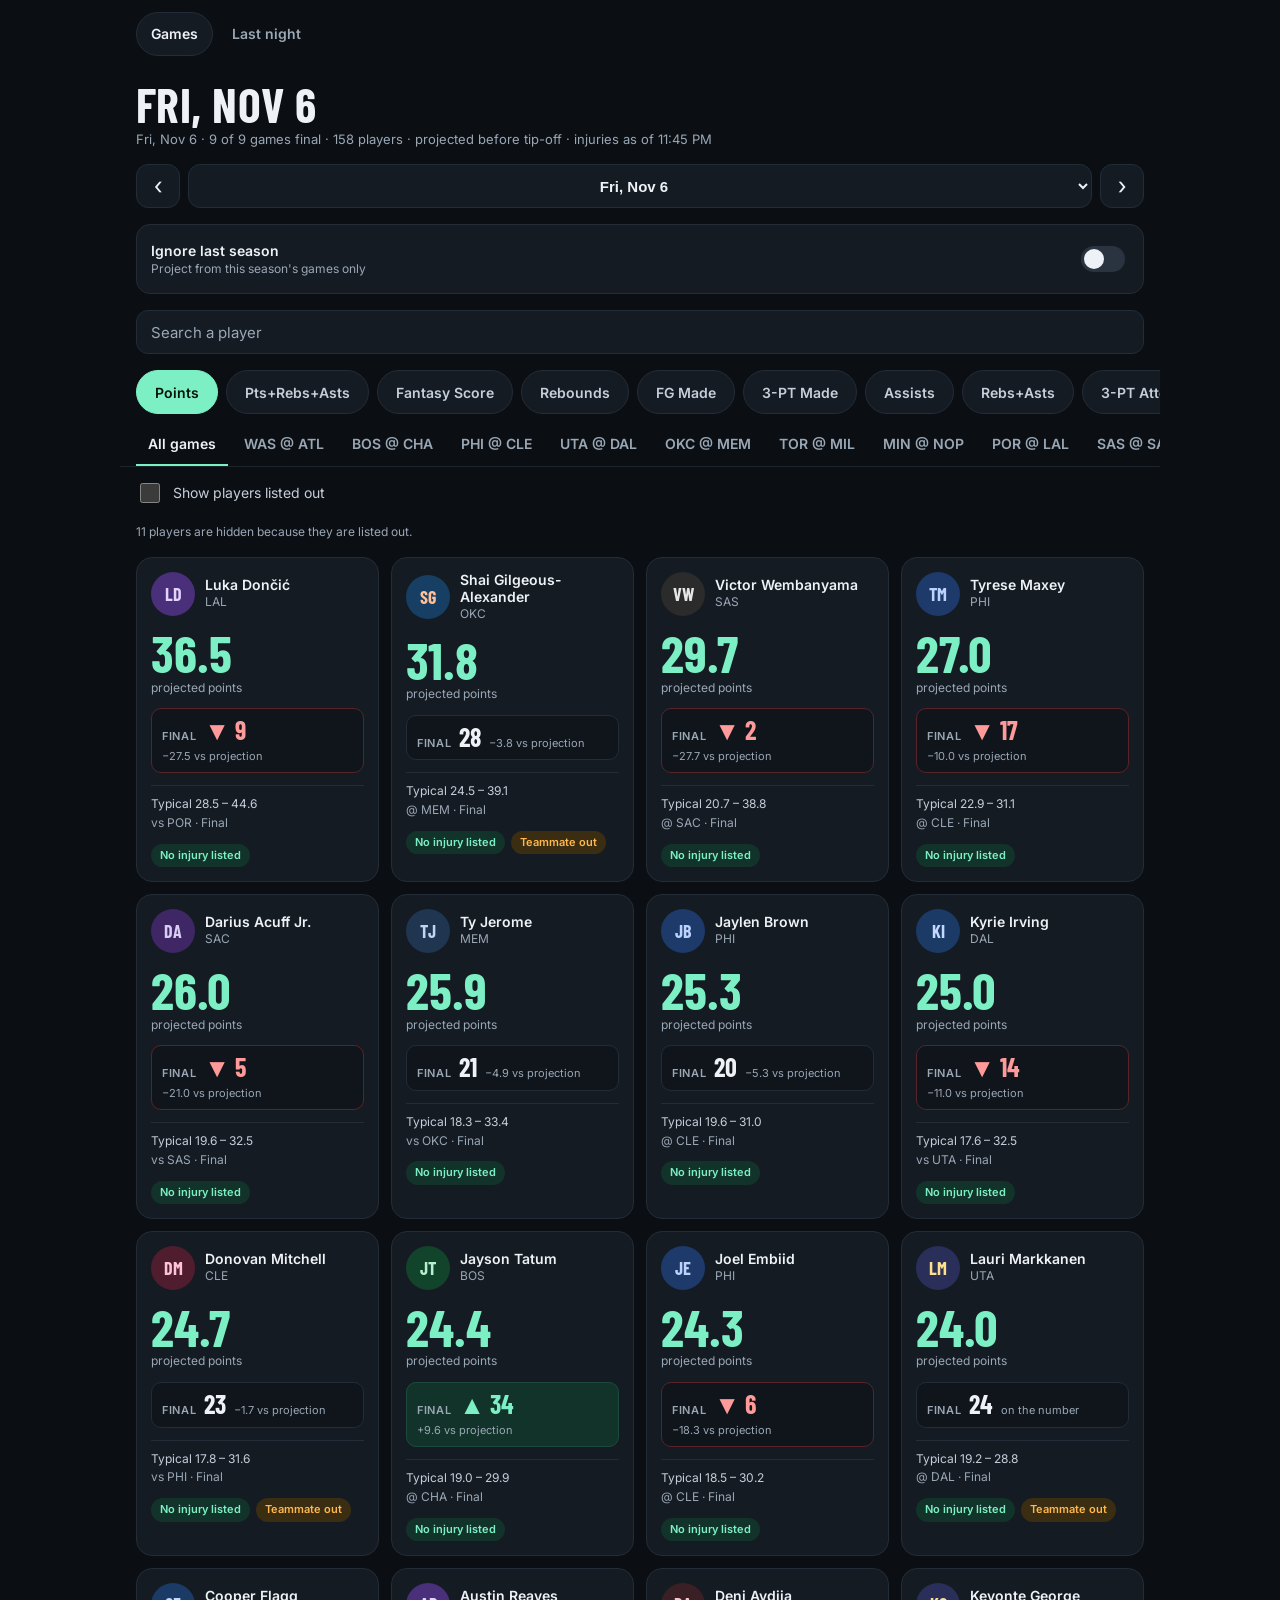
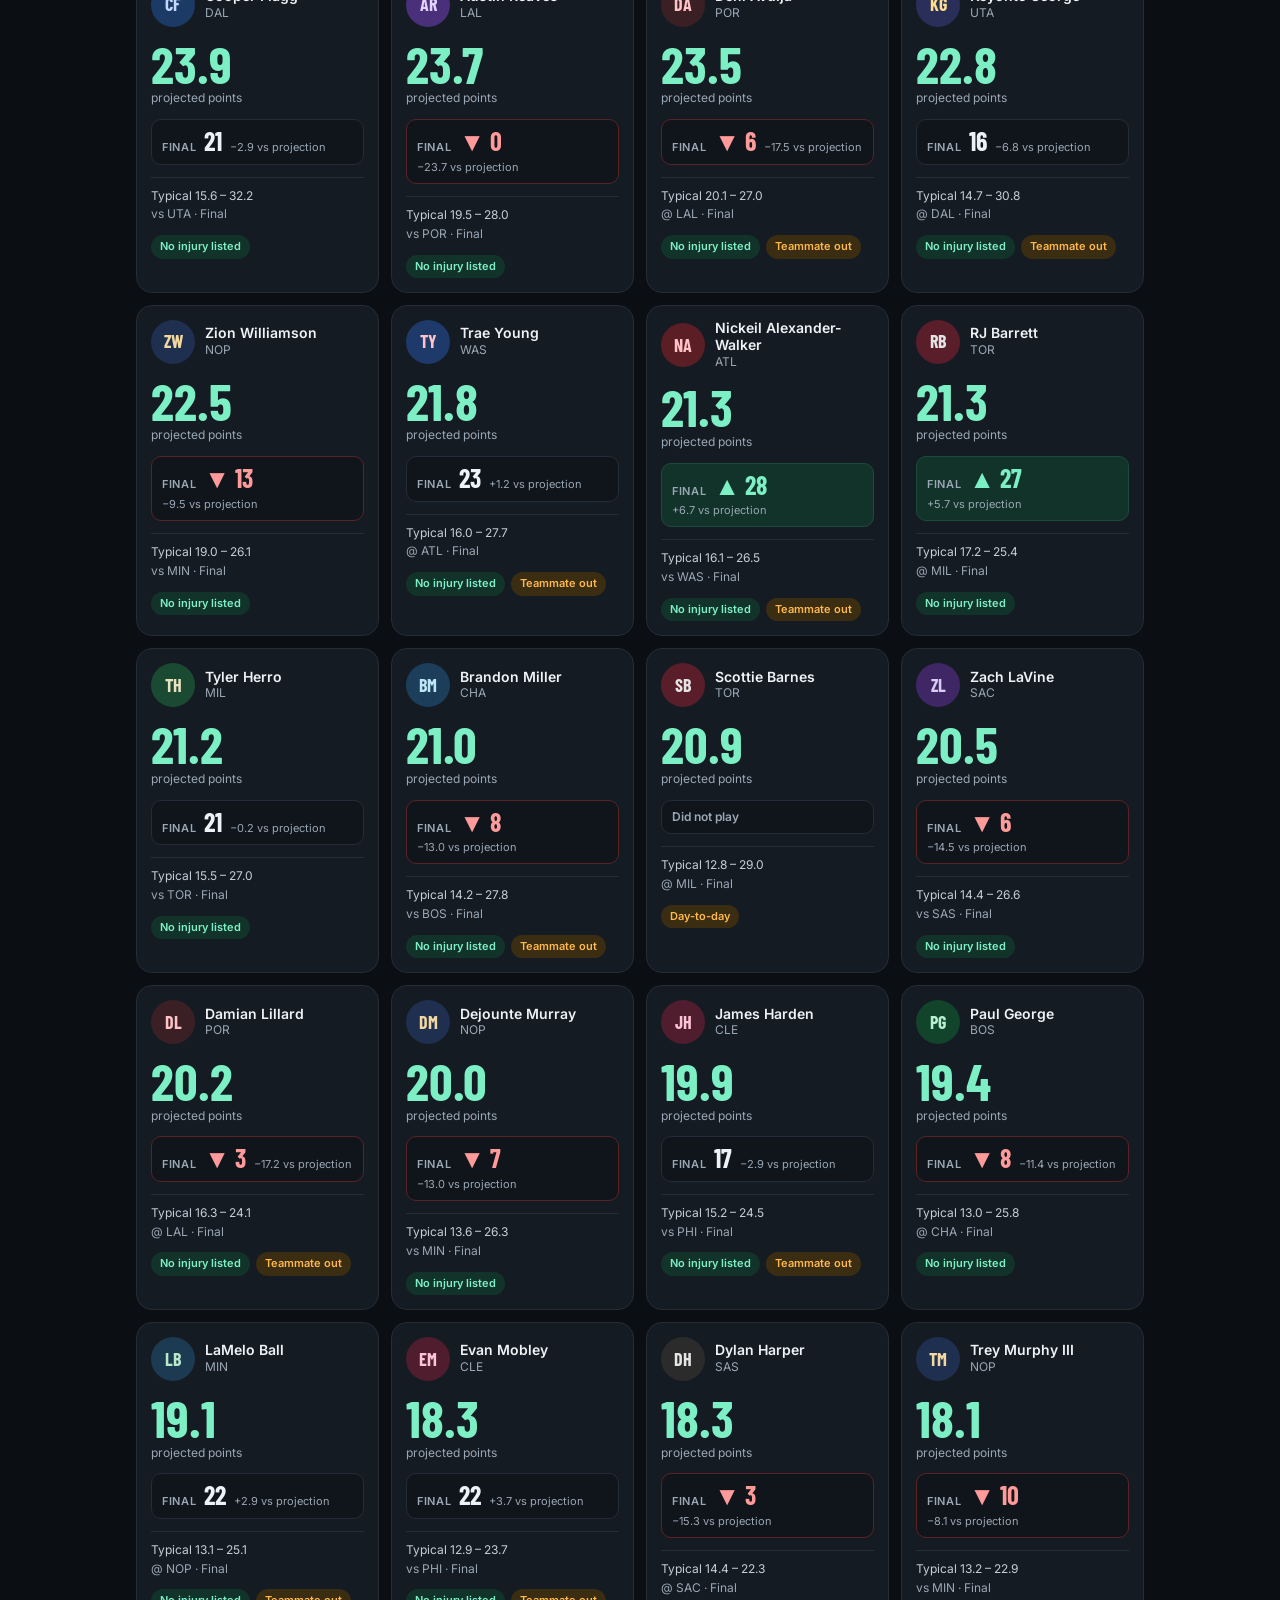
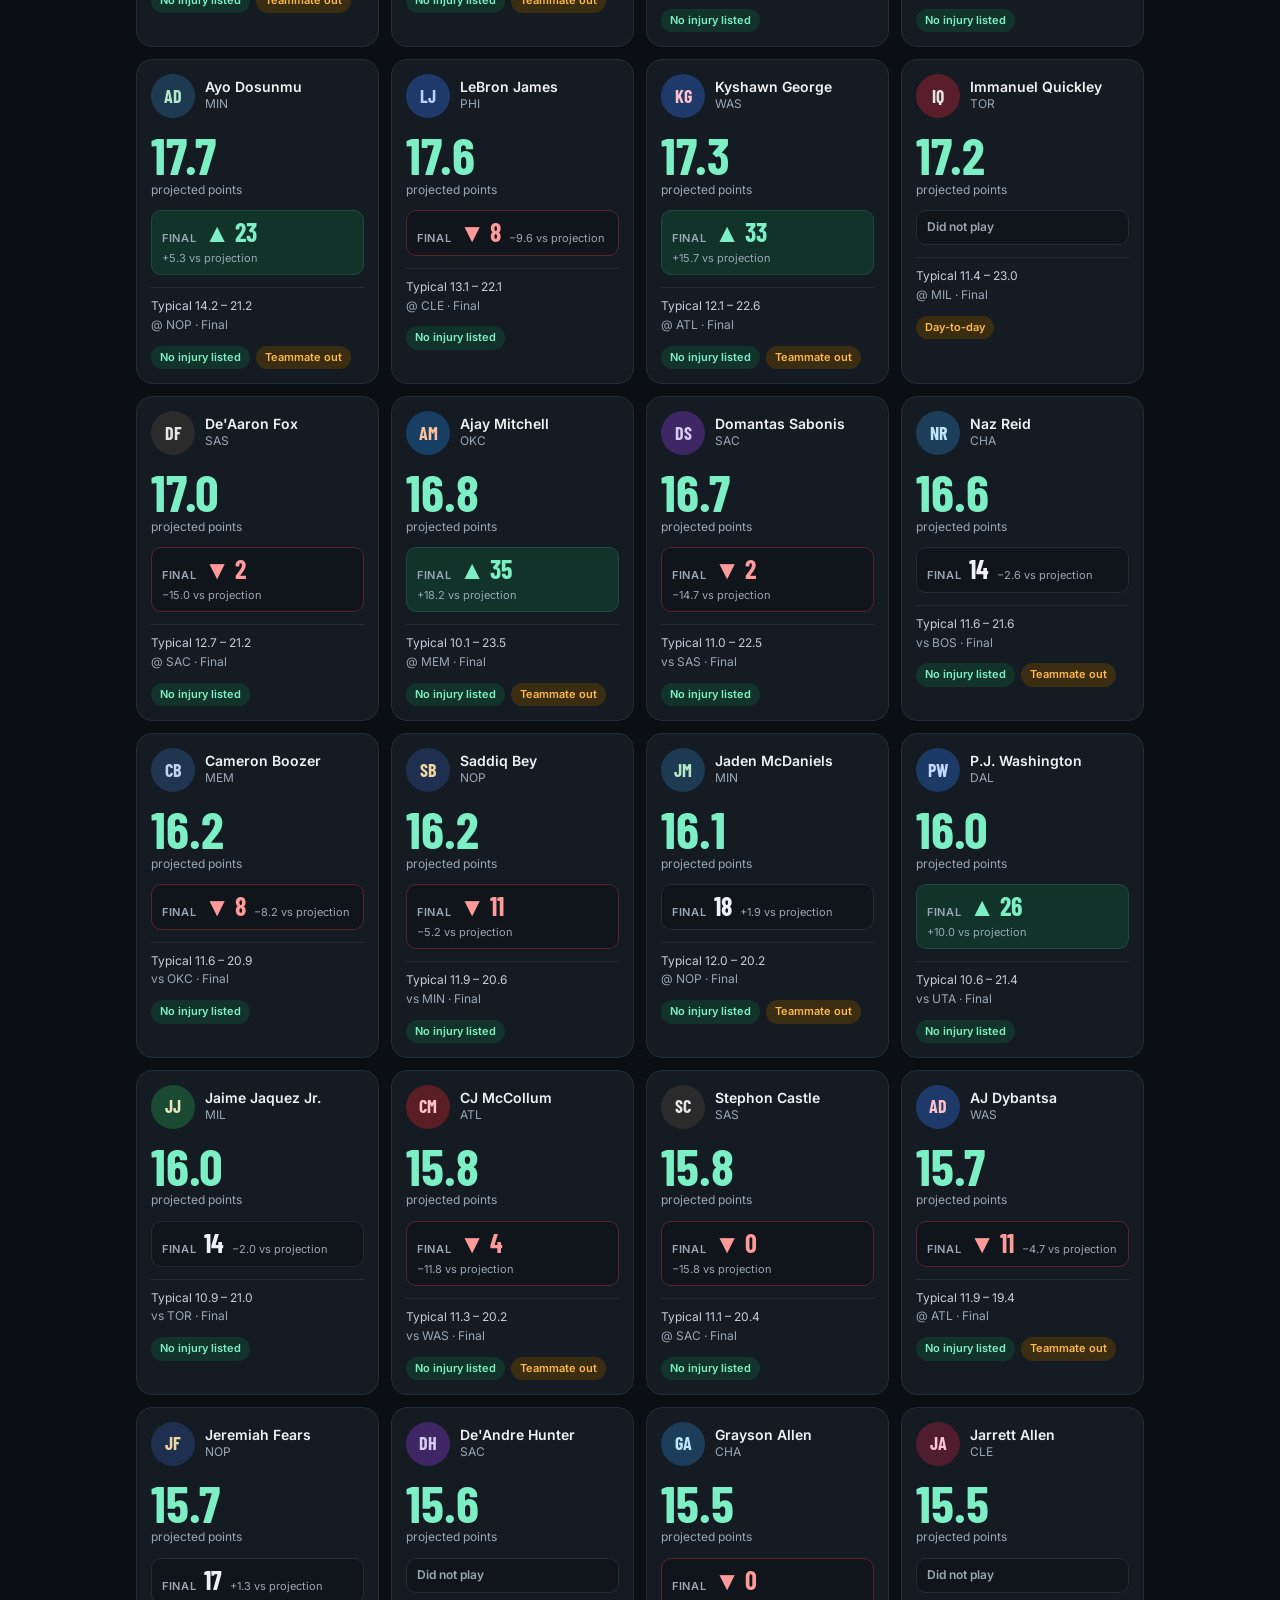
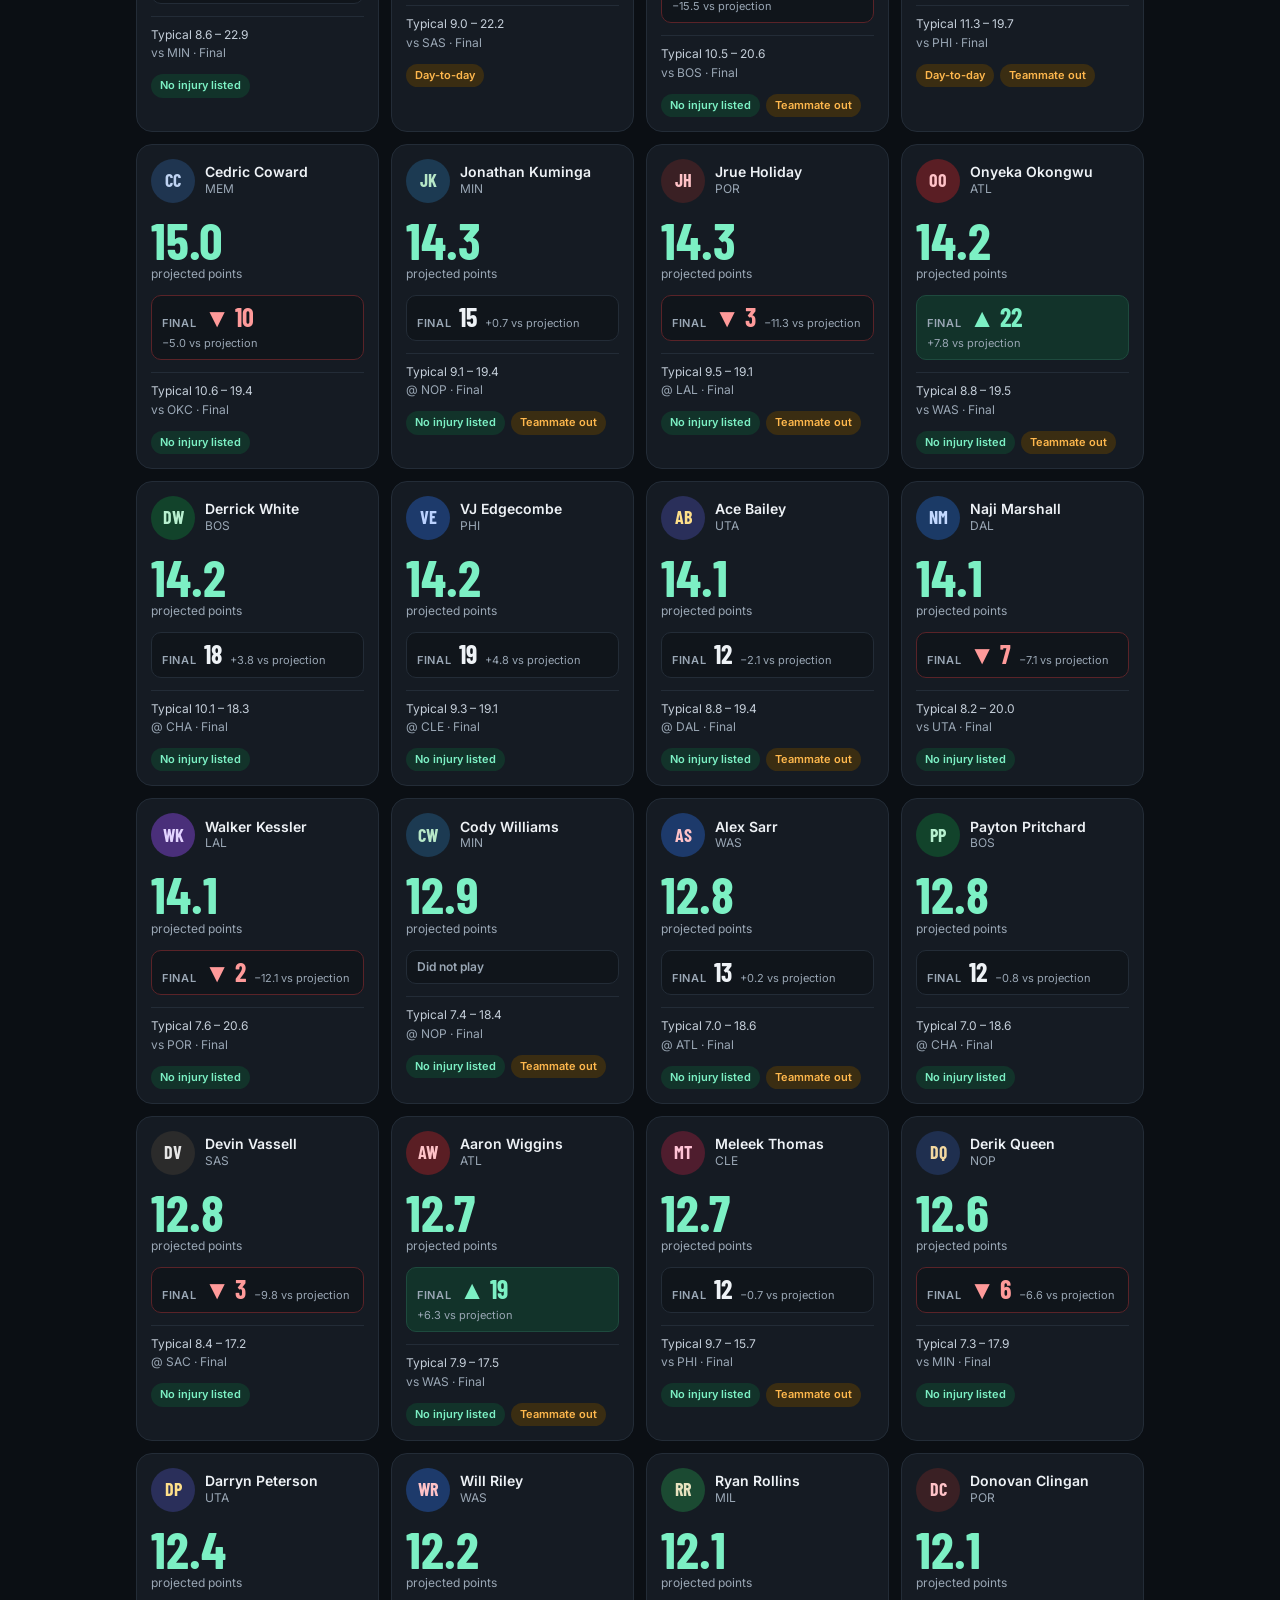
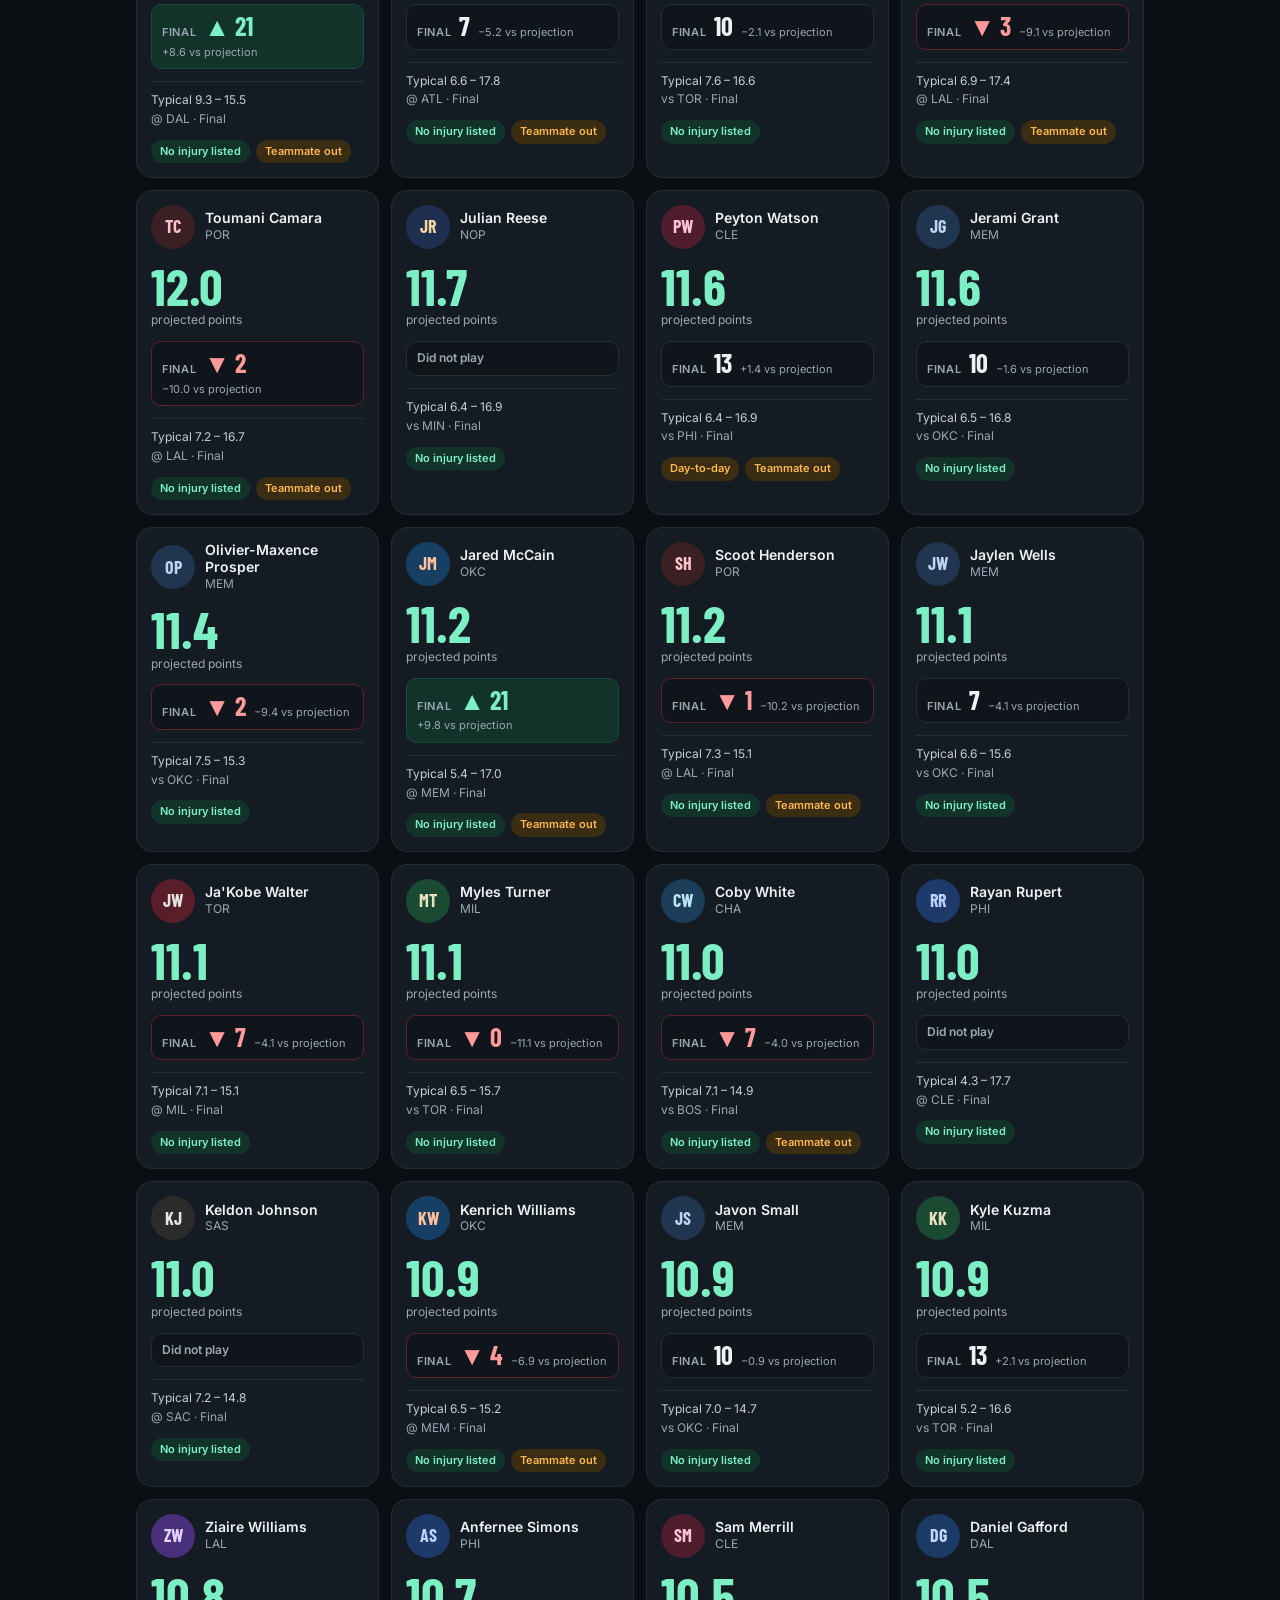
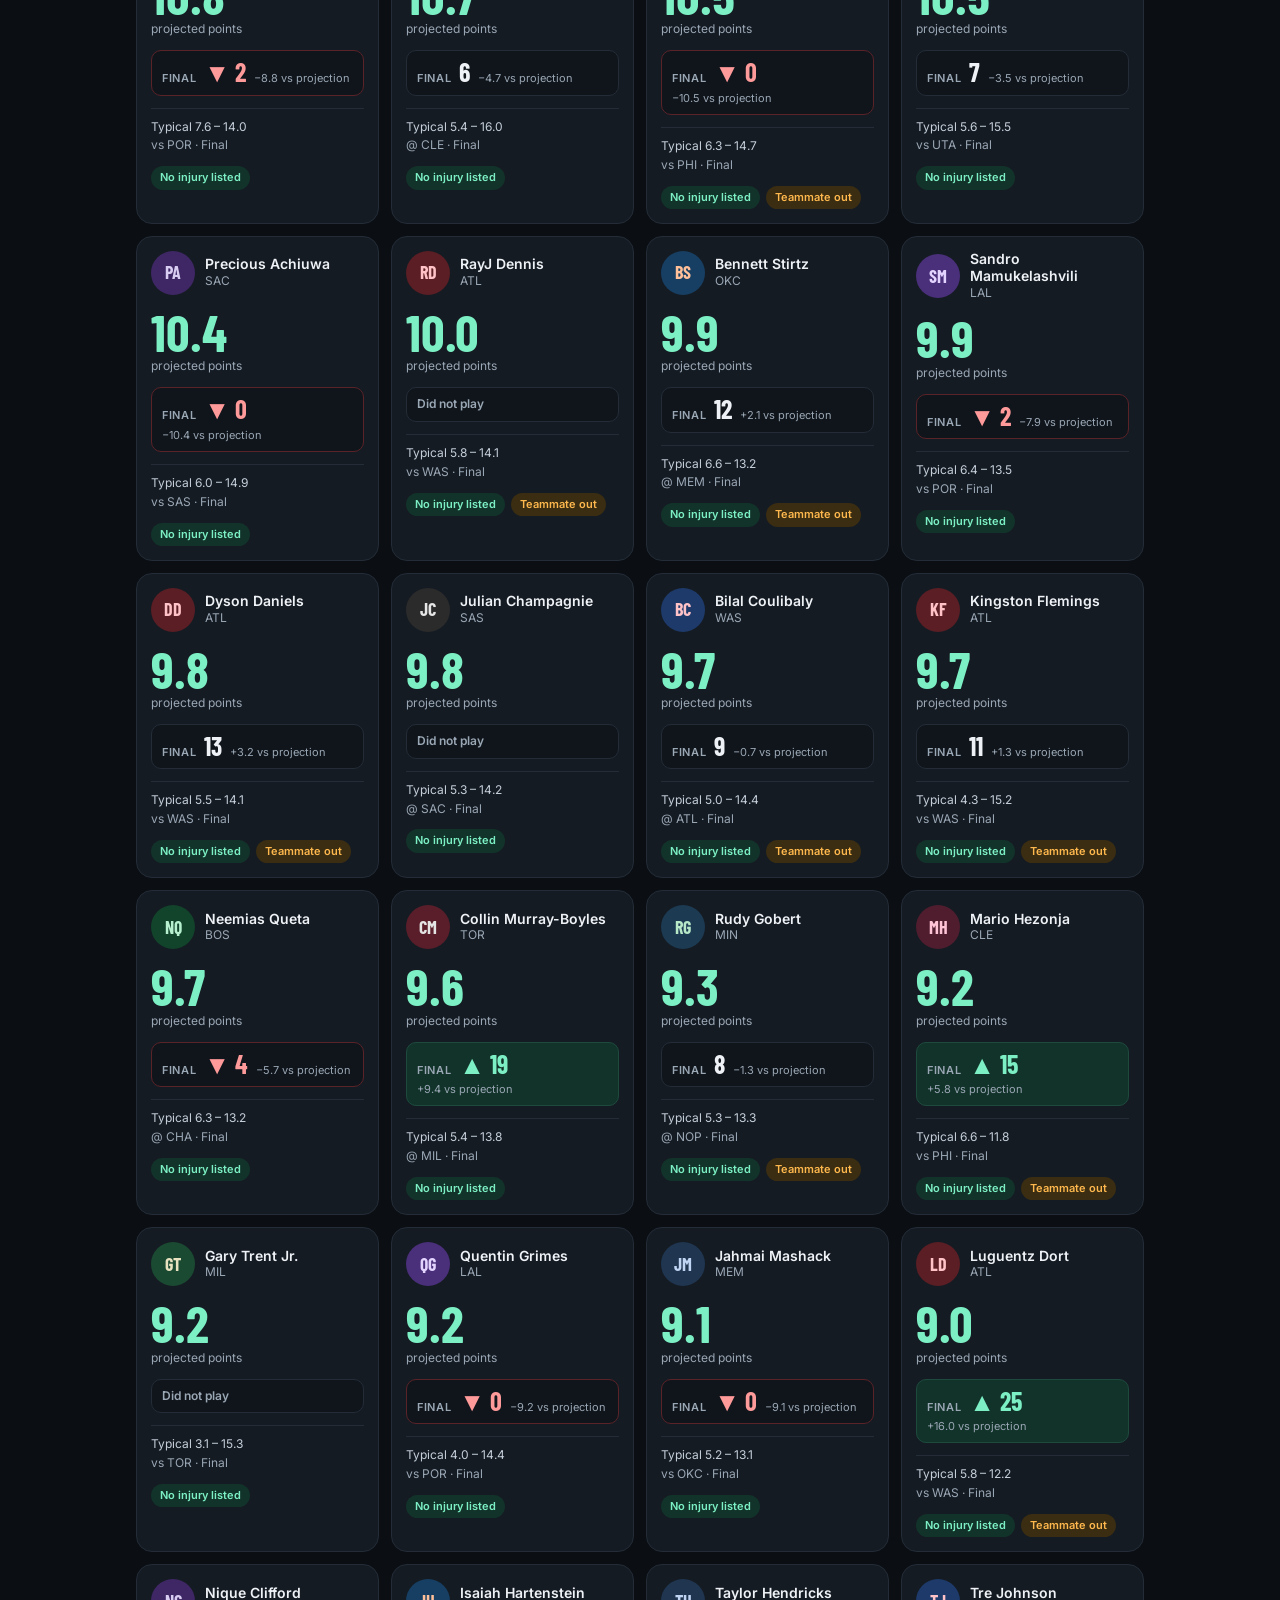
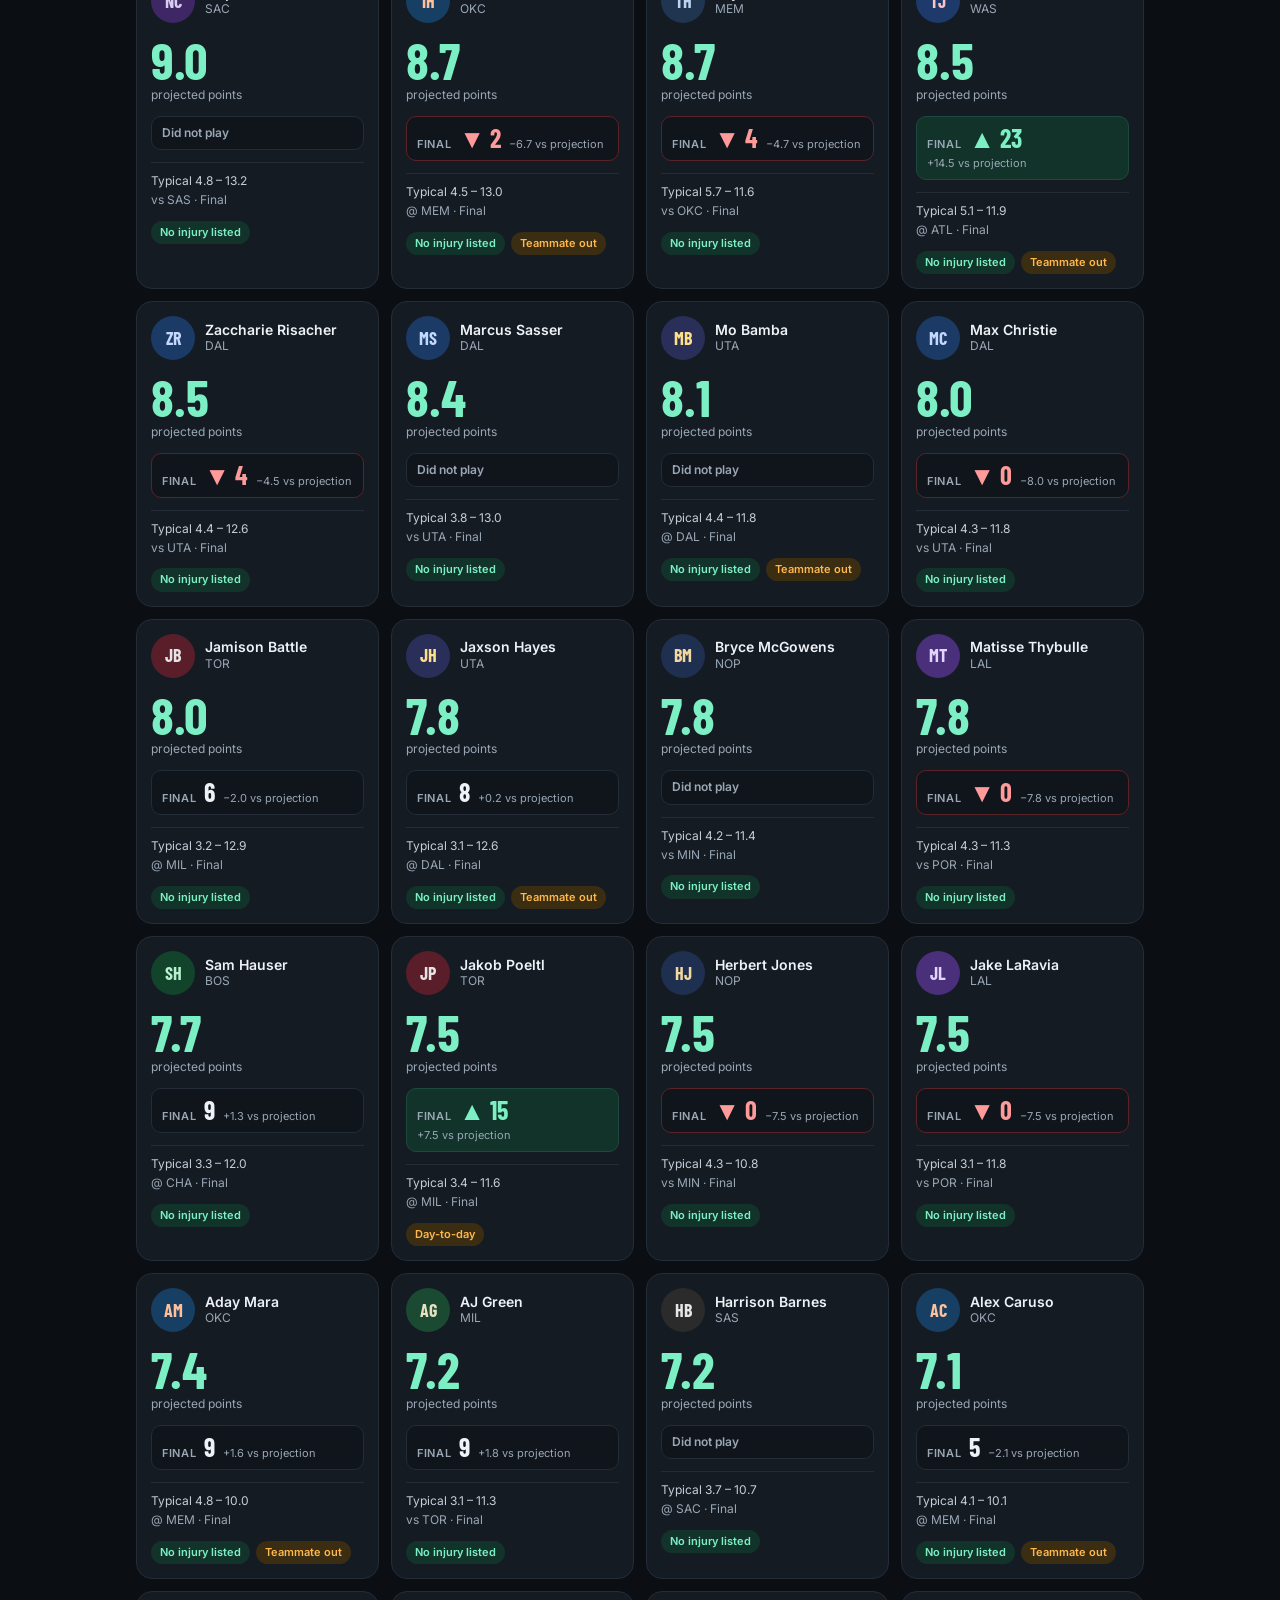
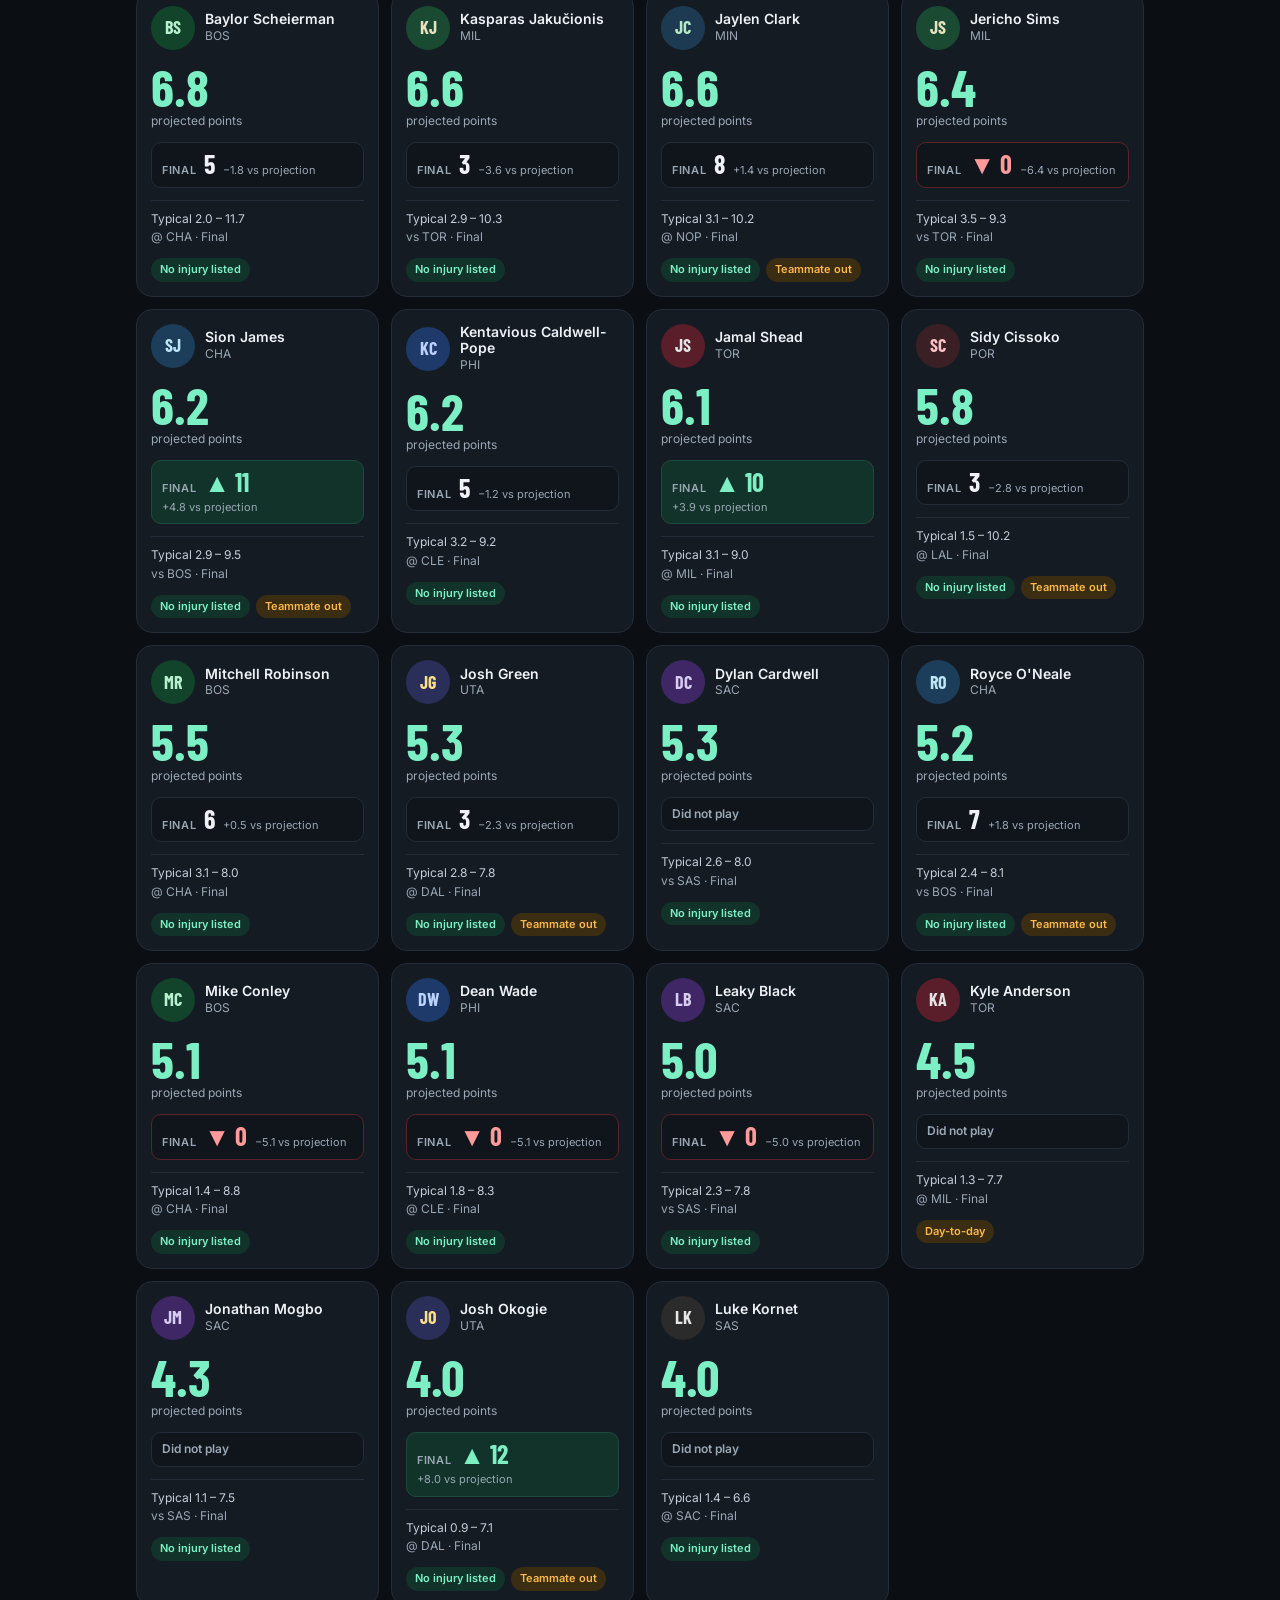
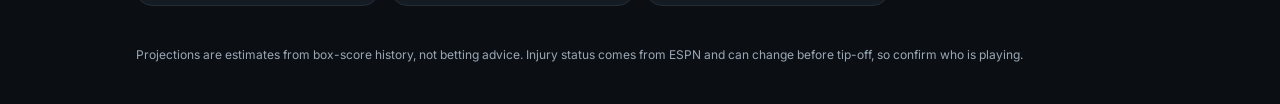
==== index.html @ b9900e71 "Refresh injuries 2026-11-07T12:52Z" ====
<!doctype html>
<html lang="en">
<head>
<meta charset="utf-8">
<meta name="viewport" content="width=device-width, initial-scale=1">
<meta name="color-scheme" content="dark">
<title>NBA Projections</title>
<link rel="preconnect" href="https://fonts.googleapis.com">
<link rel="preconnect" href="https://fonts.gstatic.com" crossorigin>
<link href="https://fonts.googleapis.com/css2?family=Barlow+Condensed:wght@600;700&family=Inter:wght@400;500;600&display=swap" rel="stylesheet">
<link rel="stylesheet" href="style.css?v=20261106194046">
</head>
<body>

<nav class="nav wrap" id="nav" aria-label="Pages" hidden>
  <a href="#/" id="navTonight">Games</a>
  <a href="#/last" id="navLast">Last night</a>
</nav>

<main id="listView" class="wrap">
  <div class="top">
    <div class="title-row">
      <div>
        <h1 class="title" id="dayTitle">Tonight</h1>
        <p class="sub" id="subline">Loading...</p>
      </div>
    </div>

    <div class="daynav" id="dayNav" hidden>
      <button type="button" class="daybtn" id="dayPrev" aria-label="Previous day">&#8249;</button>
      <select id="daySelect" aria-label="Pick a day"></select>
      <button type="button" class="daybtn" id="dayNext" aria-label="Next day">&#8250;</button>
    </div>
    <p class="warn previewnote" id="previewNote" hidden></p>

    <div class="toggle-card">
      <div>
        <div class="t1">Ignore last season</div>
        <div class="t2">Project from this season's games only</div>
      </div>
      <button type="button" class="switch" id="curToggle" aria-pressed="false" aria-label="Ignore last season">
        <span class="track"><span class="knob"></span></span>
      </button>
    </div>

    <input class="search" id="search" type="search" placeholder="Search a player" aria-label="Search a player" autocomplete="off">
  </div>

  <div class="scroller" id="statChips" role="group" aria-label="Stat"></div>
  <div class="tabs" id="gameTabs" role="group" aria-label="Game"></div>

  <label class="check" id="outRow" hidden><input type="checkbox" id="showOut"> Show players listed out</label>
  <div id="listNote" class="note" style="padding-top:12px" hidden></div>
  <div class="grid" id="cards"></div>
  <div id="listMsg"></div>

  <p class="note footer">Projections are estimates from box-score history, not betting advice. Injury status comes from ESPN and can change before tip-off, so confirm who is playing.</p>
</main>

<main id="detailView" class="narrow" hidden></main>
<main id="lastView" class="narrow" hidden></main>

<script src="app.js?v=20261106194046"></script>
</body>
</html>
---- style.css ----
:root {
  --bg: #0b0f14;
  --surface: #151b23;
  --surface-2: #10151b;
  --border: #232c37;
  --border-hover: #3a4757;
  --text: #eef2f6;
  --text-2: #c5cfda;
  --muted: #9aa7b5;
  --accent: #7cf0c4;
  --accent-ink: #06110c;
  --accent-soft: #1e4a3e;
  --amber: #ffb84d;
  --amber-soft: #3a2d12;
  --green-soft: #12332a;
  --display: "Barlow Condensed", "Arial Narrow", sans-serif;
  --body: "Inter", system-ui, -apple-system, "Segoe UI", sans-serif;
}

* { box-sizing: border-box; }
html { -webkit-text-size-adjust: 100%; }
body {
  margin: 0;
  background: var(--bg);
  color: var(--text);
  font-family: var(--body);
  font-size: 16px;
  line-height: 1.4;
}
a { color: inherit; text-decoration: none; }
button, input { font-family: inherit; }
h1, h2, p { margin: 0; }
[hidden] { display: none !important; }

.wrap { max-width: 1040px; margin: 0 auto; padding: 0 16px; }
.narrow { max-width: 560px; margin: 0 auto; padding: 0 16px; }

/* ---------- header ---------- */
.top { padding-top: 24px; display: flex; flex-direction: column; gap: 16px; }
.title-row { display: flex; align-items: flex-end; justify-content: space-between; gap: 12px; }
.title {
  font-family: var(--display); font-weight: 700; font-size: 40px; line-height: 1;
  text-transform: uppercase; letter-spacing: 0.01em;
}
.sub { font-size: 13px; color: var(--muted); margin-top: 2px; }

.toggle-card {
  display: flex; align-items: center; justify-content: space-between; gap: 12px;
  background: var(--surface); border: 1px solid var(--border); border-radius: 14px;
  padding: 12px 14px;
}
.toggle-card .t1 { font-size: 14px; font-weight: 600; }
.toggle-card .t2 { font-size: 12px; color: var(--muted); }
.switch {
  flex: none; width: 52px; height: 44px; border: 0; background: transparent; padding: 0;
  display: flex; align-items: center; justify-content: center; cursor: pointer;
}
.switch .track { display: block; width: 44px; height: 26px; border-radius: 999px; background: #2a3441; position: relative; transition: background 0.15s; }
.switch .knob { position: absolute; top: 3px; left: 3px; width: 20px; height: 20px; border-radius: 50%; background: var(--text); transition: left 0.15s; }
.switch[aria-pressed="true"] .track { background: var(--accent); }
.switch[aria-pressed="true"] .knob { left: 21px; background: var(--accent-ink); }
.switch:focus-visible, .chip:focus-visible, .tab:focus-visible, .card:focus-visible, input:focus-visible, .back:focus-visible {
  outline: 2px solid var(--accent); outline-offset: 2px;
}

.search {
  width: 100%; height: 44px; border-radius: 12px; border: 1px solid var(--border);
  background: var(--surface); color: var(--text); padding: 0 14px; font-size: 15px;
}
.search::placeholder { color: var(--muted); }

/* ---------- chips and tabs ---------- */
.scroller { display: flex; gap: 8px; overflow-x: auto; padding: 16px 16px 4px; margin: 0 -16px; scrollbar-width: none; }
.scroller::-webkit-scrollbar { display: none; }
.chip {
  flex: none; height: 44px; padding: 0 18px; border-radius: 999px; font-size: 14px; font-weight: 600;
  cursor: pointer; border: 1px solid var(--border); background: var(--surface); color: var(--text-2);
  display: inline-flex; align-items: center;
}
.chip[aria-pressed="true"], .chip.on { background: var(--accent); border-color: var(--accent); color: var(--accent-ink); }

.tabs { display: flex; gap: 4px; overflow-x: auto; padding: 4px 16px 0; margin: 0 -16px; border-bottom: 1px solid #1c242e; scrollbar-width: none; }
.tabs::-webkit-scrollbar { display: none; }
.tab {
  flex: none; height: 44px; padding: 0 12px; background: transparent; border: 0;
  border-bottom: 2px solid transparent; color: var(--muted); font-size: 14px; font-weight: 600; cursor: pointer;
}
.tab[aria-pressed="true"] { color: var(--text); border-bottom-color: var(--accent); }

/* ---------- cards ---------- */
.grid { display: grid; grid-template-columns: repeat(auto-fill, minmax(165px, 1fr)); gap: 12px; padding: 16px 0 32px; }
.card {
  display: flex; flex-direction: column; gap: 12px; background: var(--surface);
  border: 1px solid var(--border); border-radius: 16px; padding: 14px;
}
.card:hover { border-color: var(--border-hover); }
.who { display: flex; align-items: center; gap: 10px; }
.avatar {
  flex: none; width: 44px; height: 44px; border-radius: 50%; display: flex; align-items: center; justify-content: center;
  font-family: var(--display); font-weight: 700; font-size: 18px;
}
.avatar.lg { width: 64px; height: 64px; font-size: 26px; }
.who .name { font-size: 14px; font-weight: 600; line-height: 1.2; overflow-wrap: anywhere; }
.who .meta { font-size: 12px; color: var(--muted); }
.big { font-family: var(--display); font-weight: 700; font-size: 52px; line-height: 0.95; color: var(--accent); }
.big-label { font-size: 12px; color: var(--muted); margin-top: 2px; }
.card .foot { display: flex; flex-direction: column; gap: 2px; padding-top: 10px; border-top: 1px solid var(--border); }
.card .foot .r1 { font-size: 12px; color: var(--text-2); }
.card .foot .r2 { font-size: 12px; color: var(--muted); }
.badges { display: flex; flex-wrap: wrap; gap: 6px; }
.badge { font-size: 11px; font-weight: 600; border-radius: 999px; padding: 4px 9px; background: var(--amber-soft); color: var(--amber); }
.badge.ok { background: var(--green-soft); color: var(--accent); }

.badge.out { background: #3d1a1d; color: #ff9a9a; }
.card.dim { opacity: 0.55; }
.card.dim:hover { opacity: 0.85; }
.check { display: flex; align-items: center; gap: 10px; min-height: 44px; padding-top: 8px; font-size: 14px; color: var(--text-2); cursor: pointer; }
.check input { width: 20px; height: 20px; accent-color: var(--accent); }
.panel.injury.out { border-color: #5a2328; }
.news { display: flex; flex-direction: column; }
.news a, .news div { display: flex; flex-direction: column; gap: 4px; padding: 12px 0; border-top: 1px solid var(--border); }
.news a:hover .h { text-decoration: underline; }
.news .h { font-size: 14px; font-weight: 500; line-height: 1.35; }
.empty { padding: 48px 0; text-align: center; color: var(--muted); font-size: 14px; }
.error { margin-top: 24px; padding: 16px; border: 1px solid #5a4318; background: var(--amber-soft); color: var(--amber); border-radius: 14px; font-size: 14px; line-height: 1.5; }
.error code { background: rgba(0,0,0,0.3); padding: 1px 6px; border-radius: 6px; }
.note { font-size: 12px; color: var(--muted); line-height: 1.5; }
.footer { padding: 8px 0 40px; }

/* ---------- detail ---------- */
.back { display: inline-flex; align-items: center; gap: 6px; height: 44px; padding: 0 12px 0 4px; margin-left: -4px; font-size: 14px; font-weight: 600; color: var(--text-2); }
.hero { display: flex; align-items: center; gap: 14px; padding-top: 4px; }
.hero h1 { font-size: 24px; font-weight: 600; line-height: 1.1; }
.hero .meta { font-size: 13px; color: var(--muted); margin: 4px 0; }
.panel { background: var(--surface); border: 1px solid var(--border); border-radius: 18px; padding: 18px; margin-top: 12px; display: flex; flex-direction: column; gap: 14px; }
.panel h2 { font-size: 16px; font-weight: 600; }
.proj-row { display: flex; align-items: flex-end; justify-content: space-between; gap: 12px; }
.proj-num { font-family: var(--display); font-weight: 700; font-size: 76px; line-height: 0.9; color: var(--accent); }
.proj-side { text-align: right; padding-bottom: 4px; }
.proj-side .a { font-size: 13px; color: var(--text-2); }
.proj-side .b { font-size: 12px; color: var(--muted); }

.rangebar { position: relative; height: 28px; }
.rangebar .rail { position: absolute; left: 0; right: 0; top: 12px; height: 4px; border-radius: 2px; background: var(--border); }
.rangebar .span { position: absolute; top: 8px; height: 12px; border-radius: 6px; background: var(--accent-soft); }
.rangebar .mark { position: absolute; top: 2px; width: 3px; height: 24px; margin-left: -1px; border-radius: 2px; background: var(--accent); }
.rangebar .linemark { position: absolute; top: 6px; width: 2px; height: 16px; background: var(--amber); }
.scale { display: flex; justify-content: space-between; font-size: 11px; color: var(--muted); }
.legend { display: flex; gap: 16px; flex-wrap: wrap; font-size: 12px; color: var(--text-2); }
.legend i { display: inline-block; width: 10px; height: 10px; border-radius: 2px; margin-right: 6px; }

.line-form { display: flex; align-items: center; gap: 10px; }
.line-form label { font-size: 13px; color: var(--text-2); flex: 1; }
.line-form input { width: 96px; height: 44px; border-radius: 12px; border: 1px solid var(--border); background: var(--surface-2); color: var(--text); padding: 0 12px; font-size: 18px; font-family: var(--display); font-weight: 700; }
.probs { display: flex; flex-direction: column; gap: 8px; }
.probbar { display: flex; height: 14px; border-radius: 7px; overflow: hidden; background: #34414f; }
.probbar .over { background: var(--accent); }
.probbar .push { background: var(--amber); }
.probbar .under { flex: 1; background: #34414f; }
.problabels { display: flex; justify-content: space-between; gap: 12px; font-size: 14px; color: var(--text-2); }
.problabels b { color: var(--text); font-weight: 600; }
.problabels i { display: inline-block; width: 10px; height: 10px; border-radius: 2px; margin-right: 6px; }
.problabels .o { background: var(--accent); }
.problabels .p { background: var(--amber); }
.problabels .u { background: #34414f; border: 1px solid #4a5a6b; }

.why { display: flex; flex-direction: column; }
.why > div { display: flex; align-items: center; justify-content: space-between; gap: 12px; padding: 10px 0; border-top: 1px solid var(--border); }
.why .l { font-size: 14px; font-weight: 500; }
.why .n { font-size: 12px; color: var(--muted); }
.why .v { flex: none; font-family: var(--display); font-weight: 700; font-size: 24px; }
.why .total .v { color: var(--accent); }

.gamerow { display: flex; align-items: center; gap: 10px; }
.gamerow + .gamerow { margin-top: 12px; }
.gamerow .who2 { flex: none; width: 78px; }
.gamerow .who2 b { display: block; font-size: 13px; font-weight: 500; }
.gamerow .who2 span { font-size: 11px; color: var(--muted); }
.gamerow .track { position: relative; flex: 1; height: 22px; background: var(--surface-2); border-radius: 6px; }
.gamerow .fill { position: absolute; left: 0; top: 0; bottom: 0; border-radius: 6px; background: #34414f; }
.gamerow .fill.hi { background: #2fa886; }
.gamerow .tick { position: absolute; top: -2px; bottom: -2px; width: 2px; background: var(--text); opacity: 0.7; }
.gamerow .val { flex: none; width: 34px; text-align: right; font-family: var(--display); font-weight: 700; font-size: 20px; }

.minis { display: grid; grid-template-columns: repeat(3, minmax(0, 1fr)); gap: 10px; }
.mini { display: flex; flex-direction: column; gap: 2px; background: var(--surface-2); border-radius: 12px; padding: 12px; }
.mini b { font-family: var(--display); font-weight: 700; font-size: 28px; line-height: 1; }
.mini span { font-size: 11px; color: var(--muted); }
.vslist { display: flex; flex-wrap: wrap; gap: 6px; }
.vslist span { font-size: 12px; background: var(--surface-2); border-radius: 8px; padding: 4px 8px; color: var(--text-2); }
.vslist b { color: var(--text); }
.warn { font-size: 13px; color: var(--amber); background: var(--amber-soft); border-radius: 12px; padding: 10px 12px; margin-top: 12px; line-height: 1.45; }
.soon { font-size: 13px; color: var(--muted); line-height: 1.5; }


/* ---------- nav and last night ---------- */
.nav { display: flex; gap: 4px; padding-top: 12px; padding-bottom: 0; }
.nav a { display: inline-flex; align-items: center; height: 44px; padding: 0 14px; border-radius: 999px; font-size: 14px; font-weight: 600; color: var(--muted); border: 1px solid transparent; }
.nav a[aria-current="page"] { color: var(--text); background: var(--surface); border-color: var(--border); }
.nav a:focus-visible, summary:focus-visible { outline: 2px solid var(--accent); outline-offset: 2px; }
#lastView .minis { margin: 0; }
#lastView .top { padding-top: 8px; }
.sub2 { font-size: 12px; font-weight: 600; color: var(--muted); text-transform: uppercase; letter-spacing: 0.06em; }
.hitbar { position: relative; height: 10px; border-radius: 5px; background: #2a3441; }
.hitfill { position: absolute; left: 0; top: 0; bottom: 0; border-radius: 5px; background: var(--accent); }
.hittick { position: absolute; top: -4px; bottom: -4px; width: 2px; background: var(--text); opacity: 0.85; }
.accrow { display: flex; flex-direction: column; gap: 8px; padding-top: 14px; border-top: 1px solid var(--border); }
.acctop { display: flex; justify-content: space-between; align-items: baseline; gap: 12px; }
.acctop b { font-size: 14px; font-weight: 600; }
.acctop span, .accbot { font-size: 12px; color: var(--muted); }
.accbot { display: flex; justify-content: space-between; }
.surp { display: flex; flex-direction: column; }
.surp > div { display: flex; justify-content: space-between; align-items: center; gap: 12px; padding: 10px 0; border-top: 1px solid var(--border); }
.surp b { font-weight: 600; }
.tm { font-size: 11px; color: var(--muted); }
.surpnum { flex: none; font-family: var(--display); font-weight: 700; font-size: 24px; white-space: nowrap; }
.surpnum span { color: var(--muted); }
.surp.up .surpnum b { color: var(--accent); }
.surp.down .surpnum b { color: #ff9a9a; }
details summary::before { content: "\25B8"; margin-right: 8px; color: var(--muted); }
details[open] summary::before { content: "\25BE"; }
details summary { cursor: pointer; font-size: 14px; color: var(--text-2); min-height: 44px; display: flex; align-items: center; }
.trow { display: flex; justify-content: space-between; align-items: center; gap: 12px; padding: 10px 0; border-top: 1px solid var(--border); }
.trow b { font-size: 14px; font-weight: 600; }
.tnum { font-family: var(--display); font-weight: 700; font-size: 28px; }
.hist { display: flex; flex-direction: column; gap: 10px; }
.histrow { display: grid; grid-template-columns: 52px 72px 1fr 40px; gap: 10px; align-items: center; font-size: 12px; color: var(--muted); }
.histrow .hp { text-align: right; color: var(--text-2); }

/* ---------- day picker and final results ---------- */
.daynav { display: flex; align-items: center; gap: 8px; }
.daybtn { flex: none; width: 44px; height: 44px; border-radius: 12px; border: 1px solid var(--border); background: var(--surface); color: var(--text); font-size: 24px; line-height: 1; cursor: pointer; }
.daybtn:disabled { opacity: 0.35; cursor: default; }
.daybtn:focus-visible, #daySelect:focus-visible { outline: 2px solid var(--accent); outline-offset: 2px; }
#daySelect { flex: 1; height: 44px; border-radius: 12px; border: 1px solid var(--border); background: var(--surface); color: var(--text); font-size: 15px; font-weight: 600; padding: 0 12px; text-align: center; text-align-last: center; }
.res { display: flex; align-items: baseline; flex-wrap: wrap; gap: 4px 8px; padding: 8px 10px; border-radius: 10px; background: var(--surface-2); border: 1px solid var(--border); }
.res .rl { font-size: 11px; font-weight: 600; text-transform: uppercase; letter-spacing: 0.06em; color: var(--muted); }
.res b { font-family: var(--display); font-weight: 700; font-size: 26px; line-height: 1; }
.res .rd { font-size: 11px; color: var(--muted); }
.res.above { background: var(--green-soft); border-color: var(--accent-soft); }
.res.above b, .proj-num.res-above { color: var(--accent); }
.res.below b, .proj-num.res-below { color: #ff9a9a; }
.res.below { border-color: #5a2328; }
.proj-num.res-in { color: var(--text); }
.res.dnp .rl { text-transform: none; letter-spacing: 0; font-size: 12px; }

/* ---------- changes and preview ---------- */
.delta { display: inline-block; margin-left: 8px; padding: 1px 7px; border-radius: 999px; font-size: 11px; font-weight: 600; white-space: nowrap; }
.delta.up { background: var(--green-soft); color: var(--accent); }
.delta.down { background: #3d1a1d; color: #ff9a9a; }
.previewnote { margin-top: 0; }

@media (max-width: 699px) {
  .card { padding: 12px; }
  .who { gap: 8px; }
  .avatar { width: 40px; height: 40px; font-size: 16px; }
  .avatar.lg { width: 64px; height: 64px; font-size: 26px; }
  .who .name { font-size: 13px; }
}

@media (min-width: 700px) {
  .grid { grid-template-columns: repeat(auto-fill, minmax(215px, 1fr)); }
  .title { font-size: 48px; }
}
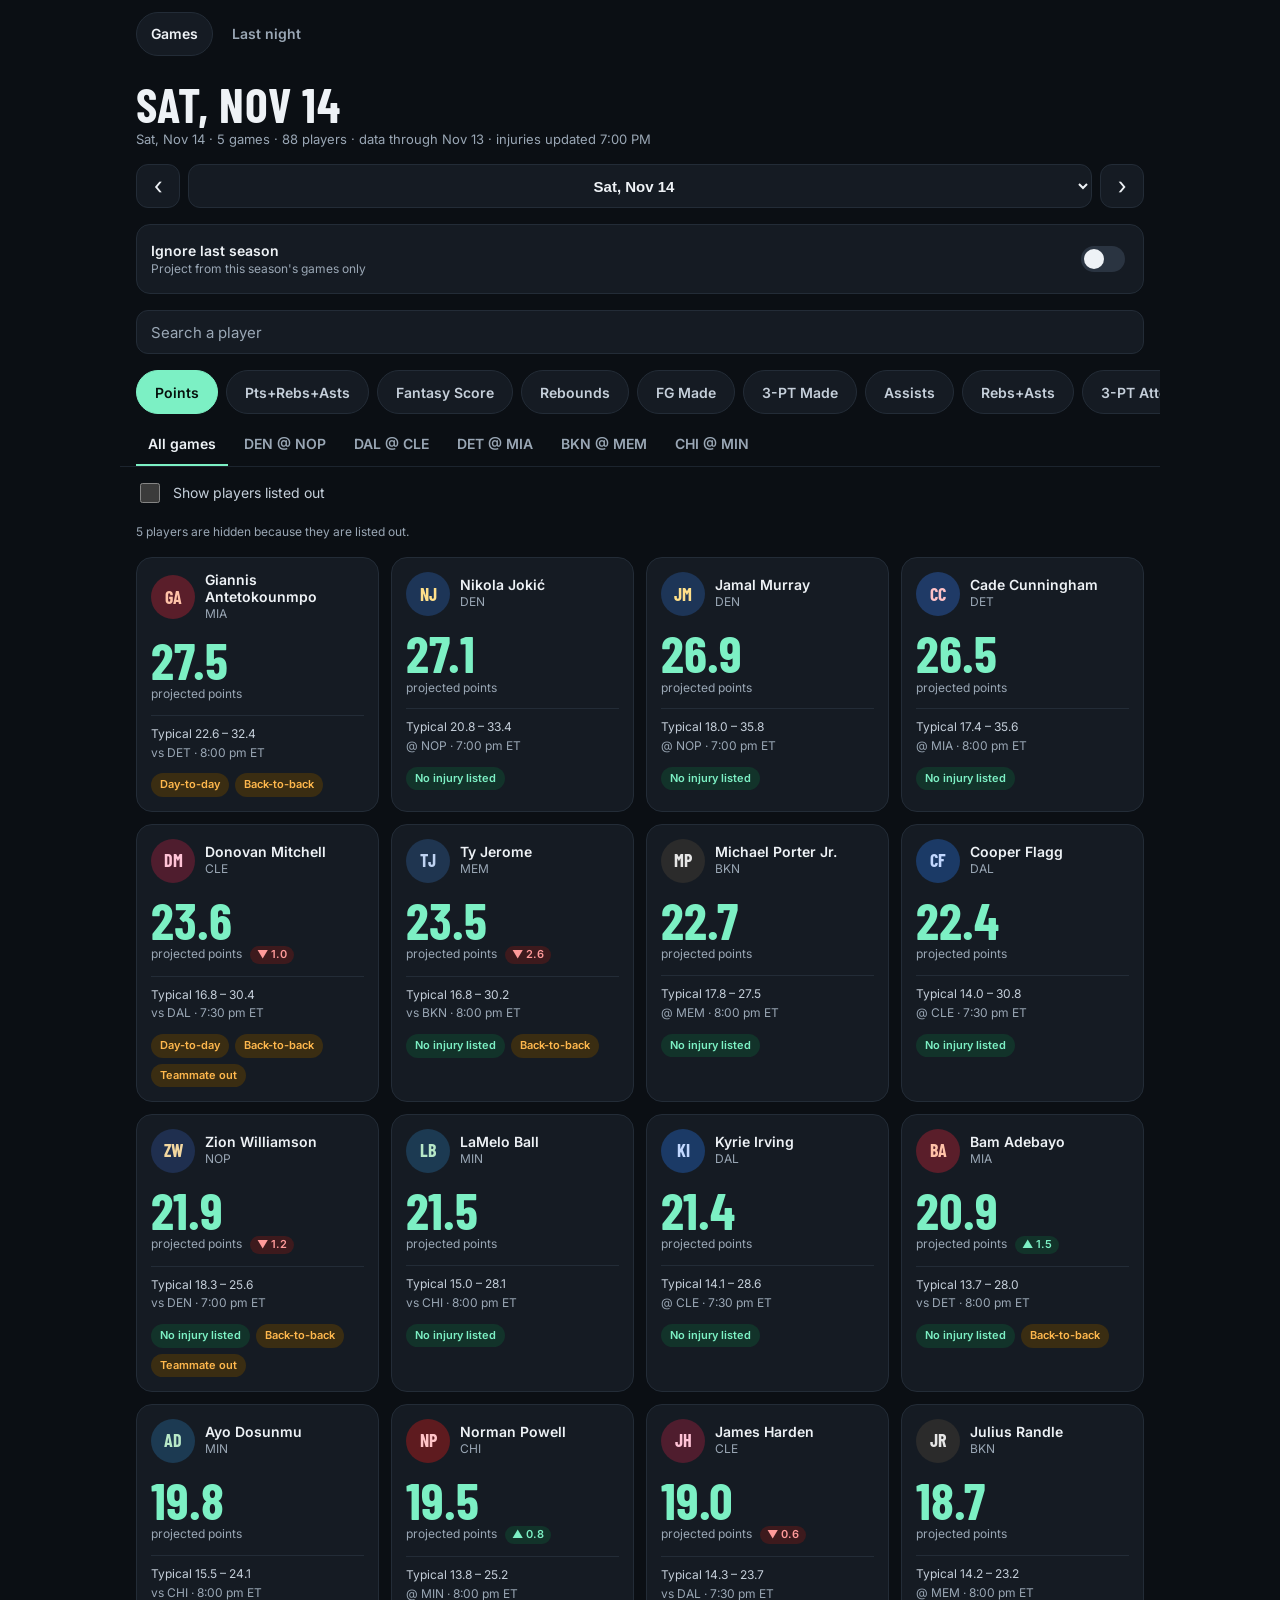
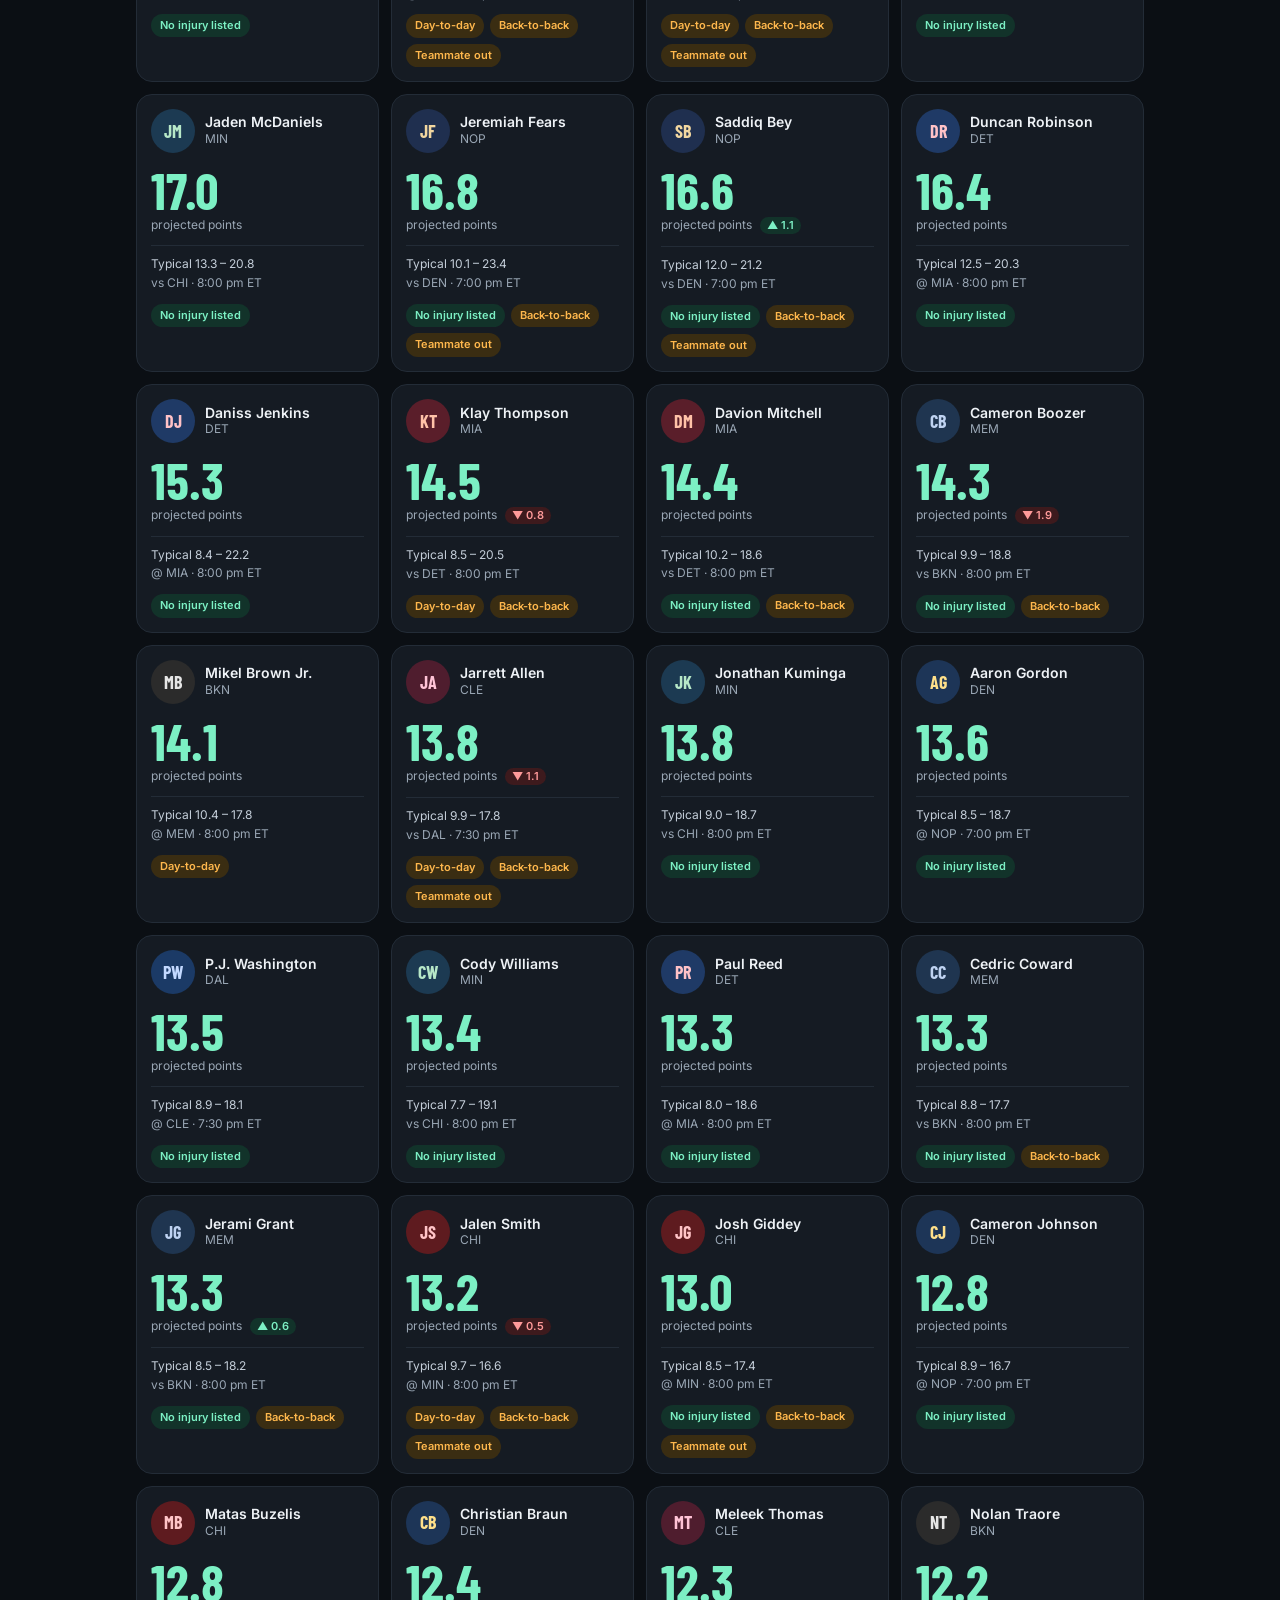
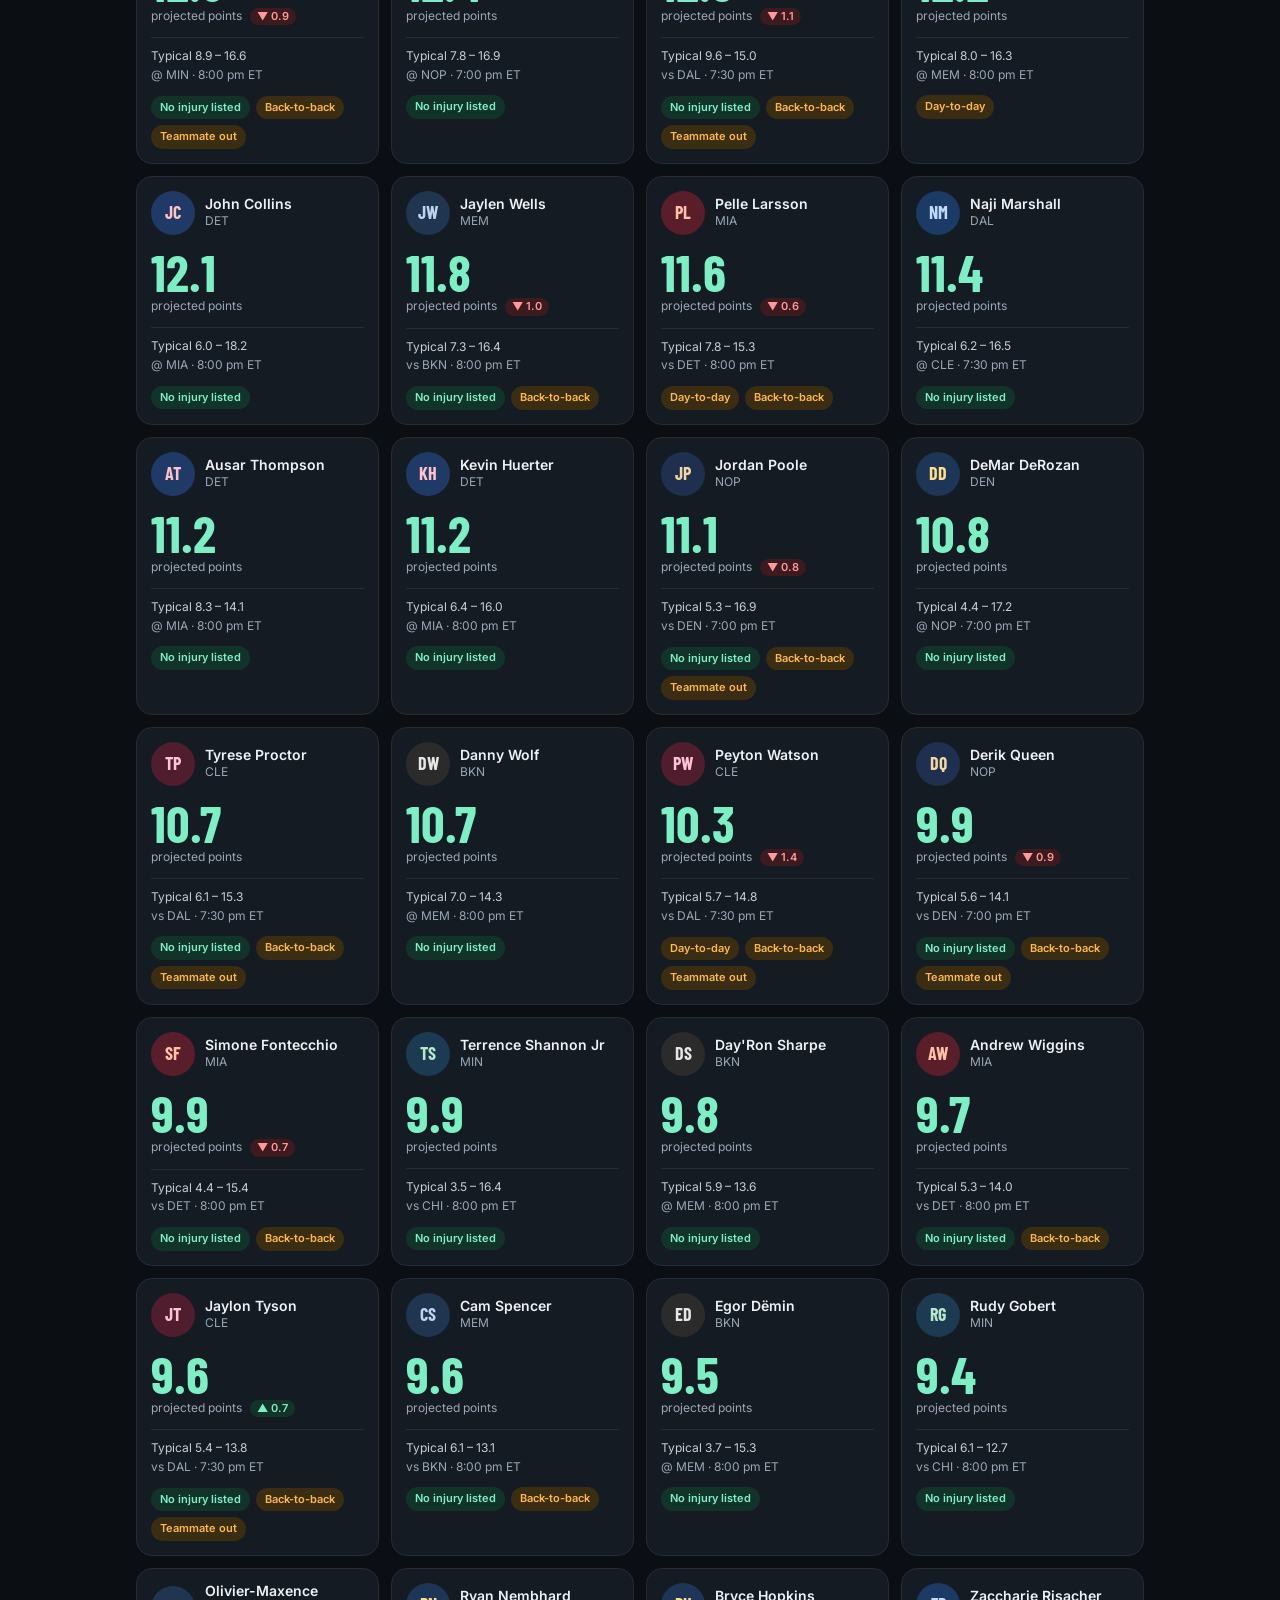
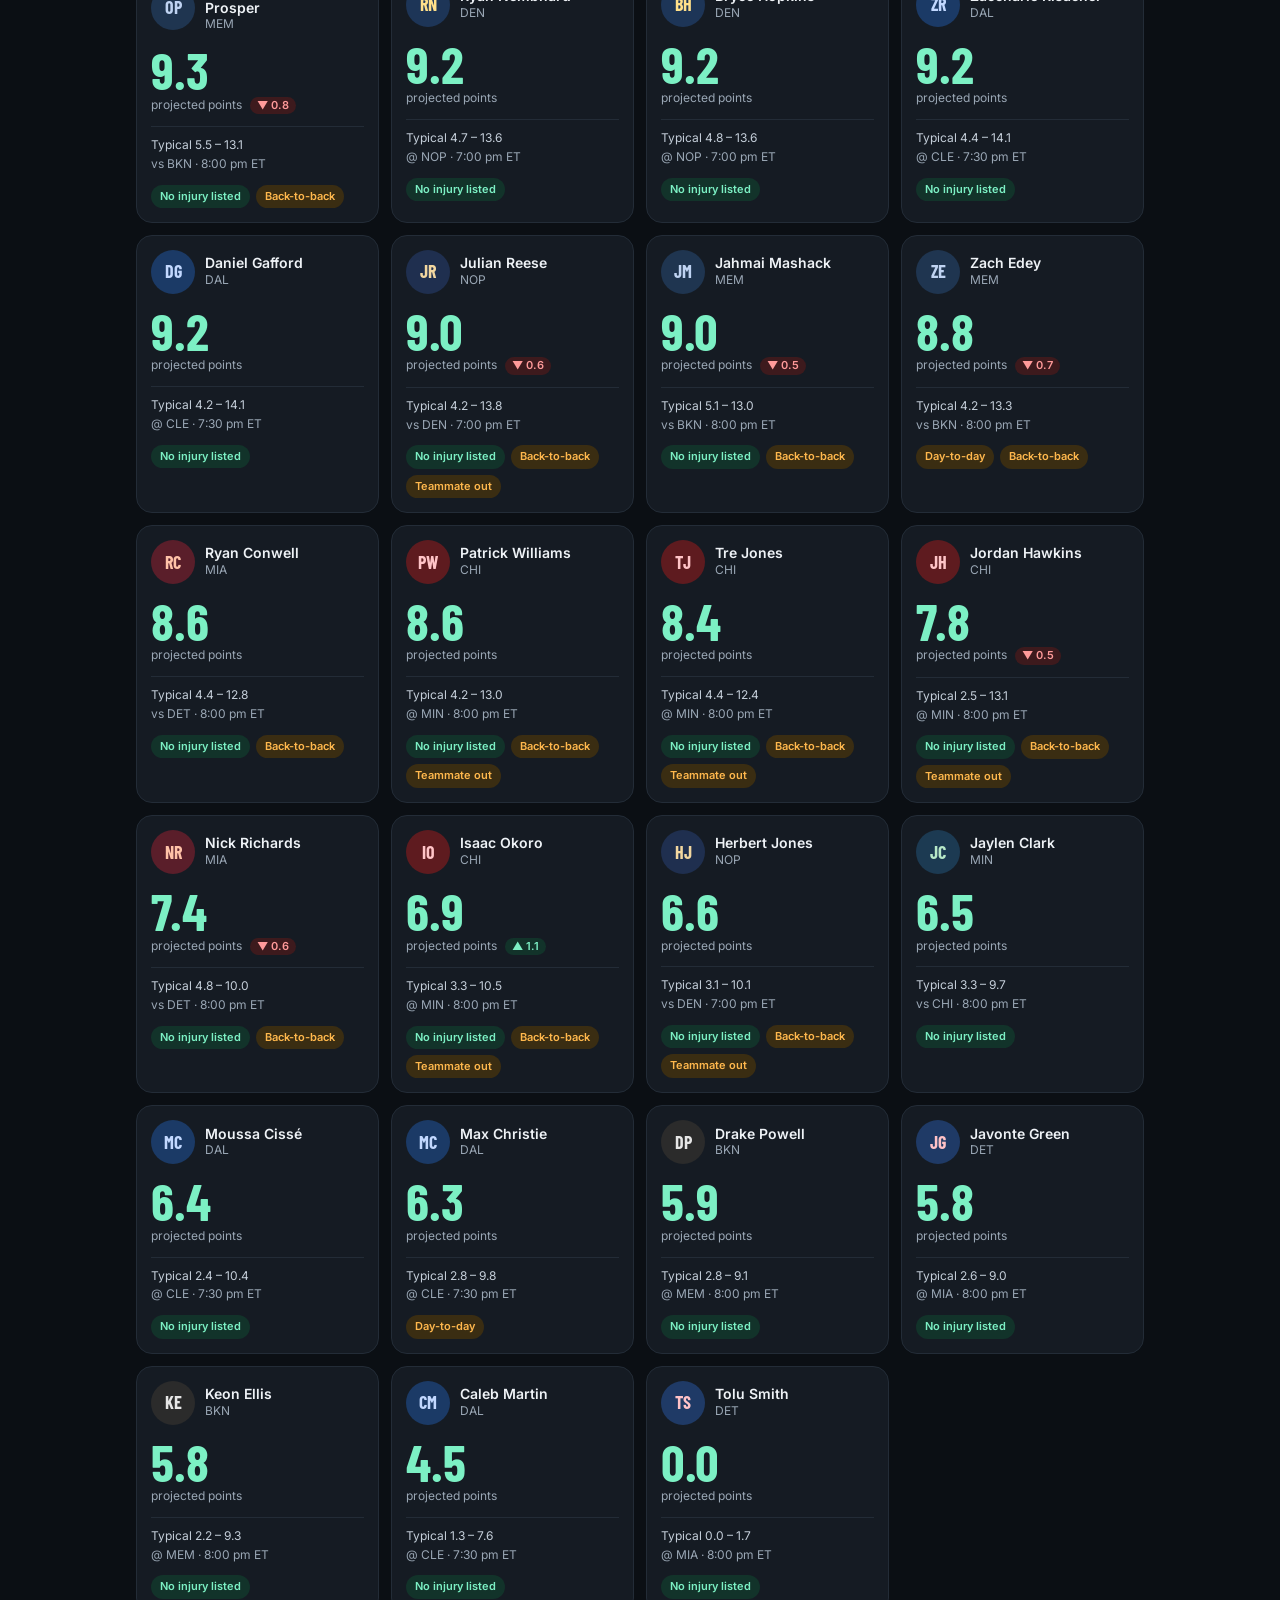
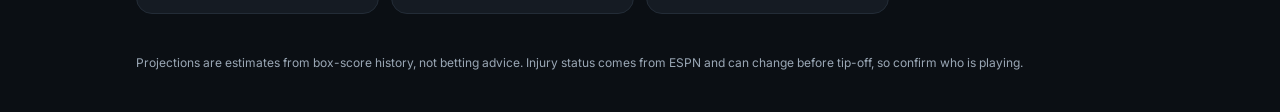
==== commit 24b9a049: "Update 2026-11-14 11:01" ====
--- a/index.html
+++ b/index.html
@@ -8,7 +8,7 @@
 <link rel="preconnect" href="https://fonts.googleapis.com">
 <link rel="preconnect" href="https://fonts.gstatic.com" crossorigin>
 <link href="https://fonts.googleapis.com/css2?family=Barlow+Condensed:wght@600;700&family=Inter:wght@400;500;600&display=swap" rel="stylesheet">
-<link rel="stylesheet" href="style.css?v=20261106194046">
+<link rel="stylesheet" href="style.css?v=20261114110118">
 </head>
 <body>
 
@@ -60,6 +60,6 @@
 <main id="detailView" class="narrow" hidden></main>
 <main id="lastView" class="narrow" hidden></main>
 
-<script src="app.js?v=20261106194046"></script>
+<script src="app.js?v=20261114110118"></script>
 </body>
 </html>
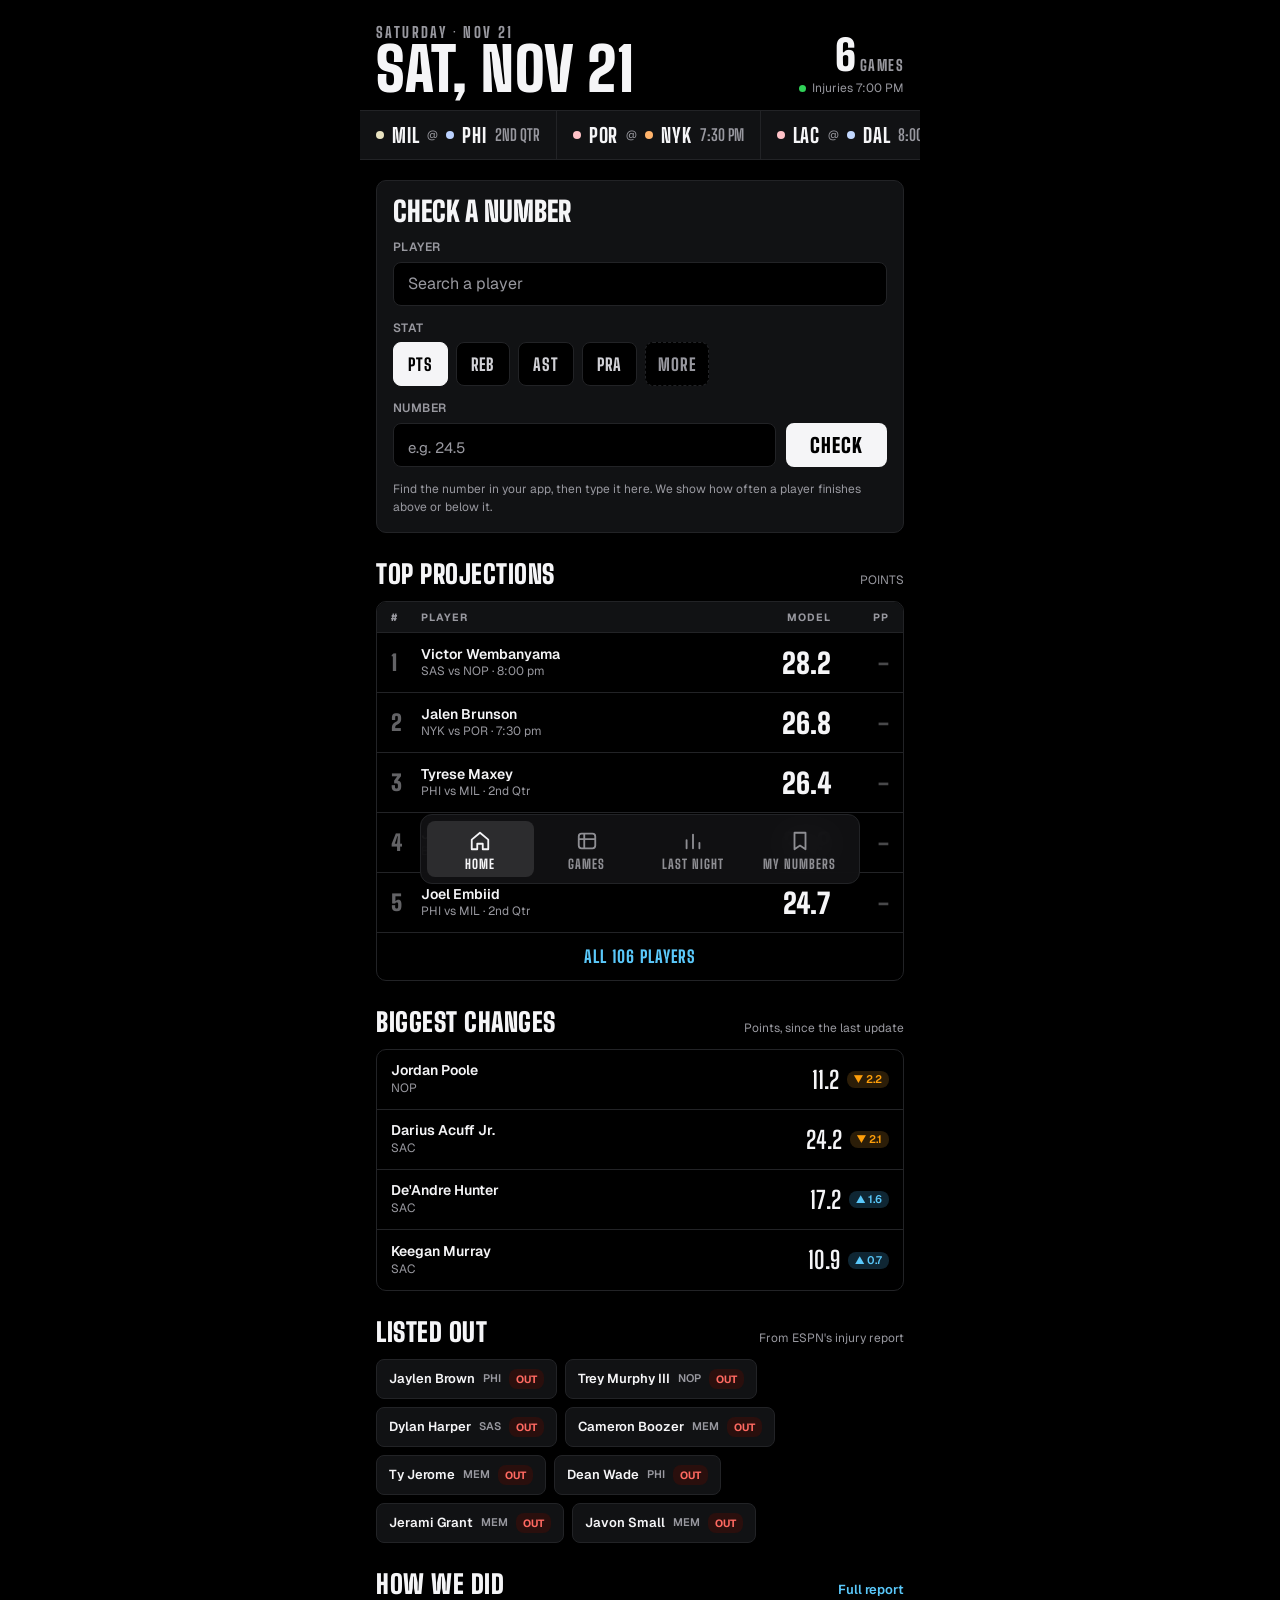
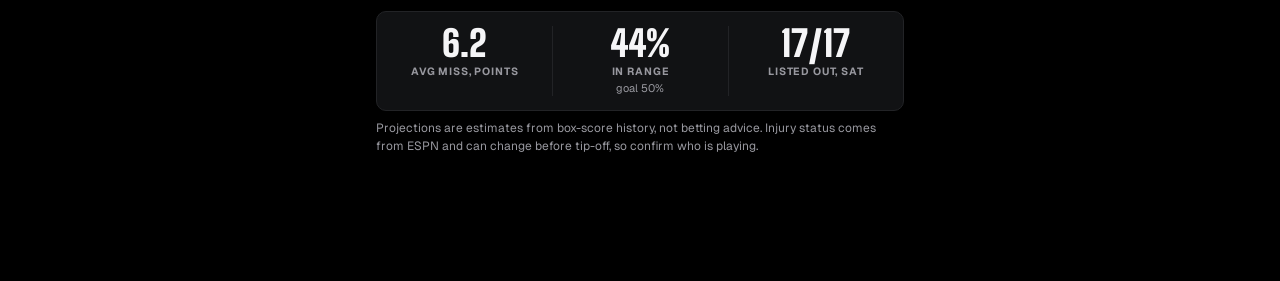
==== commit 2b283659: "Update 2026-11-21 11:01" ====
--- a/index.html
+++ b/index.html
@@ -5,19 +5,53 @@
 <meta name="viewport" content="width=device-width, initial-scale=1">
 <meta name="color-scheme" content="dark">
 <title>NBA Projections</title>
+<meta name="description" content="Projected points, rebounds and assists for every player tonight. Type in a number to see how likely it is.">
+<meta name="theme-color" content="#000000">
+<meta property="og:type" content="website">
+<meta property="og:site_name" content="NBA Projections">
+<meta property="og:title" content="NBA Projections">
+<meta property="og:description" content="Projected points, rebounds and assists for every player tonight. Type in a number to see how likely it is.">
+<meta property="og:url" content="https://acostaluis23.github.io/nba-picks/">
+<meta property="og:image" content="https://acostaluis23.github.io/nba-picks/og.png">
+<meta property="og:image:width" content="1200">
+<meta property="og:image:height" content="630">
+<meta property="og:image:alt" content="NBA Projections: check a number before tip-off">
+<meta name="twitter:card" content="summary_large_image">
+<meta name="twitter:title" content="NBA Projections">
+<meta name="twitter:description" content="Projected points, rebounds and assists for every player tonight. Type in a number to see how likely it is.">
+<meta name="twitter:image" content="https://acostaluis23.github.io/nba-picks/og.png">
 <link rel="preconnect" href="https://fonts.googleapis.com">
 <link rel="preconnect" href="https://fonts.gstatic.com" crossorigin>
-<link href="https://fonts.googleapis.com/css2?family=Barlow+Condensed:wght@600;700&family=Inter:wght@400;500;600&display=swap" rel="stylesheet">
-<link rel="stylesheet" href="style.css?v=20261114110118">
+<link href="https://fonts.googleapis.com/css2?family=Big+Shoulders+Display:wght@700;800;900&family=Geist:wght@400;500;600;700&display=swap" rel="stylesheet">
+<link rel="stylesheet" href="style.css?v=20261121110111">
 </head>
 <body>
 
-<nav class="nav wrap" id="nav" aria-label="Pages" hidden>
-  <a href="#/" id="navTonight">Games</a>
-  <a href="#/last" id="navLast">Last night</a>
+<div class="loader" id="loader" aria-live="polite">
+  <div class="lboard" aria-hidden="true">
+    <div class="lrowx">
+      <div><span class="lt">AWAY</span><b>00</b></div>
+      <div class="lshot"><span class="lt">SHOT</span><b id="loaderClock">24</b></div>
+      <div><span class="lt">HOME</span><b>00</b></div>
+    </div>
+    <div class="lsweep"><i></i></div>
+  </div>
+  <p class="lhead">TIP-OFF IN A SEC</p>
+  <p class="lsub">Loading tonight's projections</p>
+</div>
+
+<nav class="nav" id="nav" aria-label="Pages" hidden>
+  <a href="#/" id="navHome"><svg aria-hidden="true" width="22" height="22" viewBox="0 0 24 24" fill="none" stroke="currentColor" stroke-width="2" stroke-linejoin="round"><path d="M3 10.5 12 3l9 7.5V21h-6v-6H9v6H3z"/></svg>Home</a>
+  <a href="#/games" id="navTonight"><svg aria-hidden="true" width="22" height="22" viewBox="0 0 24 24" fill="none" stroke="currentColor" stroke-width="2"><rect x="3" y="4" width="18" height="16" rx="3"/><path d="M3 10h18M9 4v16"/></svg>Games</a>
+  <a href="#/last" id="navLast"><svg aria-hidden="true" width="22" height="22" viewBox="0 0 24 24" fill="none" stroke="currentColor" stroke-width="2" stroke-linecap="round"><path d="M5 20V11M12 20V5M19 20v-6"/></svg>Last night</a>
+  <a href="#/mine" id="navMine"><svg aria-hidden="true" width="22" height="22" viewBox="0 0 24 24" fill="none" stroke="currentColor" stroke-width="2" stroke-linejoin="round"><path d="M6 3h12v18l-6-4-6 4z"/></svg>My numbers</a>
 </nav>
 
-<main id="listView" class="wrap">
+<main id="homeView" class="narrow" hidden></main>
+<main id="checkView" class="narrow" hidden></main>
+<main id="mineView" class="narrow" hidden></main>
+
+<main id="listView" class="wrap" hidden>
   <div class="top">
     <div class="title-row">
       <div>
@@ -43,7 +77,13 @@
       </button>
     </div>
 
-    <input class="search" id="search" type="search" placeholder="Search a player" aria-label="Search a player" autocomplete="off">
+    <div class="searchrow">
+      <input class="search" id="search" type="search" placeholder="Search a player" aria-label="Search a player" autocomplete="off">
+      <div class="seg" id="viewSeg" role="group" aria-label="View">
+        <button type="button" data-view="cards" aria-pressed="true">Cards</button>
+        <button type="button" data-view="list" aria-pressed="false">List</button>
+      </div>
+    </div>
   </div>
 
   <div class="scroller" id="statChips" role="group" aria-label="Stat"></div>
@@ -51,6 +91,11 @@
 
   <label class="check" id="outRow" hidden><input type="checkbox" id="showOut"> Show players listed out</label>
   <div id="listNote" class="note" style="padding-top:12px" hidden></div>
+  <p class="lkey" id="listKey" hidden>
+    <span><i class="k-band"></i>Typical range</span>
+    <span><i class="k-tick"></i>Our projection</span>
+    <span><i class="k-dot"></i>Where they finished</span>
+  </p>
   <div class="grid" id="cards"></div>
   <div id="listMsg"></div>
 
@@ -60,6 +105,6 @@
 <main id="detailView" class="narrow" hidden></main>
 <main id="lastView" class="narrow" hidden></main>
 
-<script src="app.js?v=20261114110118"></script>
+<script src="app.js?v=20261121110111"></script>
 </body>
-</html>
+</html>
--- a/style.css
+++ b/style.css
@@ -1,20 +1,22 @@
 :root {
-  --bg: #0b0f14;
-  --surface: #151b23;
-  --surface-2: #10151b;
-  --border: #232c37;
-  --border-hover: #3a4757;
-  --text: #eef2f6;
-  --text-2: #c5cfda;
-  --muted: #9aa7b5;
-  --accent: #7cf0c4;
-  --accent-ink: #06110c;
-  --accent-soft: #1e4a3e;
-  --amber: #ffb84d;
-  --amber-soft: #3a2d12;
-  --green-soft: #12332a;
-  --display: "Barlow Condensed", "Arial Narrow", sans-serif;
-  --body: "Inter", system-ui, -apple-system, "Segoe UI", sans-serif;
+  --bg: #000000;
+  --surface: #111214;
+  --surface-2: #000000;
+  --border: #222326;
+  --border-hover: #3a3a3c;
+  --text: #f5f5f7;
+  --text-2: #d1d1d6;
+  --muted: #98989f;
+  --accent: #5ac8fa;
+  --accent-ink: #000000;
+  --accent-soft: #2c3b47;
+  --down: #ff9f0a;
+  --down-soft: #2b1d08;
+  --amber: #ffb340;
+  --amber-soft: #1f1a10;
+  --green-soft: #0f2633;
+  --display: "Big Shoulders Display", "Arial Narrow", sans-serif;
+  --body: "Geist", system-ui, -apple-system, "Segoe UI", sans-serif;
 }
 
 * { box-sizing: border-box; }
@@ -46,7 +48,7 @@
 
 .toggle-card {
   display: flex; align-items: center; justify-content: space-between; gap: 12px;
-  background: var(--surface); border: 1px solid var(--border); border-radius: 14px;
+  background: var(--surface); border: 1px solid var(--border); border-radius: 10px;
   padding: 12px 14px;
 }
 .toggle-card .t1 { font-size: 14px; font-weight: 600; }
@@ -55,7 +57,7 @@
   flex: none; width: 52px; height: 44px; border: 0; background: transparent; padding: 0;
   display: flex; align-items: center; justify-content: center; cursor: pointer;
 }
-.switch .track { display: block; width: 44px; height: 26px; border-radius: 999px; background: #2a3441; position: relative; transition: background 0.15s; }
+.switch .track { display: block; width: 44px; height: 26px; border-radius: 8px; background: #1c1c1e; position: relative; transition: background 0.15s; }
 .switch .knob { position: absolute; top: 3px; left: 3px; width: 20px; height: 20px; border-radius: 50%; background: var(--text); transition: left 0.15s; }
 .switch[aria-pressed="true"] .track { background: var(--accent); }
 .switch[aria-pressed="true"] .knob { left: 21px; background: var(--accent-ink); }
@@ -64,7 +66,7 @@
 }
 
 .search {
-  width: 100%; height: 44px; border-radius: 12px; border: 1px solid var(--border);
+  width: 100%; height: 44px; border-radius: 8px; border: 1px solid var(--border);
   background: var(--surface); color: var(--text); padding: 0 14px; font-size: 15px;
 }
 .search::placeholder { color: var(--muted); }
@@ -73,13 +75,13 @@
 .scroller { display: flex; gap: 8px; overflow-x: auto; padding: 16px 16px 4px; margin: 0 -16px; scrollbar-width: none; }
 .scroller::-webkit-scrollbar { display: none; }
 .chip {
-  flex: none; height: 44px; padding: 0 18px; border-radius: 999px; font-size: 14px; font-weight: 600;
+  flex: none; height: 44px; padding: 0 18px; border-radius: 8px; font-size: 14px; font-weight: 600;
   cursor: pointer; border: 1px solid var(--border); background: var(--surface); color: var(--text-2);
   display: inline-flex; align-items: center;
 }
 .chip[aria-pressed="true"], .chip.on { background: var(--accent); border-color: var(--accent); color: var(--accent-ink); }
 
-.tabs { display: flex; gap: 4px; overflow-x: auto; padding: 4px 16px 0; margin: 0 -16px; border-bottom: 1px solid #1c242e; scrollbar-width: none; }
+.tabs { display: flex; gap: 4px; overflow-x: auto; padding: 4px 16px 0; margin: 0 -16px; border-bottom: 1px solid var(--border); scrollbar-width: none; }
 .tabs::-webkit-scrollbar { display: none; }
 .tab {
   flex: none; height: 44px; padding: 0 12px; background: transparent; border: 0;
@@ -91,7 +93,7 @@
 .grid { display: grid; grid-template-columns: repeat(auto-fill, minmax(165px, 1fr)); gap: 12px; padding: 16px 0 32px; }
 .card {
   display: flex; flex-direction: column; gap: 12px; background: var(--surface);
-  border: 1px solid var(--border); border-radius: 16px; padding: 14px;
+  border: 1px solid var(--border); border-radius: 10px; padding: 14px;
 }
 .card:hover { border-color: var(--border-hover); }
 .who { display: flex; align-items: center; gap: 10px; }
@@ -108,21 +110,21 @@
 .card .foot .r1 { font-size: 12px; color: var(--text-2); }
 .card .foot .r2 { font-size: 12px; color: var(--muted); }
 .badges { display: flex; flex-wrap: wrap; gap: 6px; }
-.badge { font-size: 11px; font-weight: 600; border-radius: 999px; padding: 4px 9px; background: var(--amber-soft); color: var(--amber); }
+.badge { font-size: 11px; font-weight: 600; border-radius: 8px; padding: 4px 9px; background: var(--amber-soft); color: var(--amber); }
 .badge.ok { background: var(--green-soft); color: var(--accent); }
 
-.badge.out { background: #3d1a1d; color: #ff9a9a; }
+.badge.out { background: var(--down-soft); color: var(--down); }
 .card.dim { opacity: 0.55; }
 .card.dim:hover { opacity: 0.85; }
 .check { display: flex; align-items: center; gap: 10px; min-height: 44px; padding-top: 8px; font-size: 14px; color: var(--text-2); cursor: pointer; }
 .check input { width: 20px; height: 20px; accent-color: var(--accent); }
-.panel.injury.out { border-color: #5a2328; }
+.panel.injury.out { border-color: #5c3a0a; }
 .news { display: flex; flex-direction: column; }
 .news a, .news div { display: flex; flex-direction: column; gap: 4px; padding: 12px 0; border-top: 1px solid var(--border); }
 .news a:hover .h { text-decoration: underline; }
 .news .h { font-size: 14px; font-weight: 500; line-height: 1.35; }
 .empty { padding: 48px 0; text-align: center; color: var(--muted); font-size: 14px; }
-.error { margin-top: 24px; padding: 16px; border: 1px solid #5a4318; background: var(--amber-soft); color: var(--amber); border-radius: 14px; font-size: 14px; line-height: 1.5; }
+.error { margin-top: 24px; padding: 16px; border: 1px solid #5a4318; background: var(--amber-soft); color: var(--amber); border-radius: 10px; font-size: 14px; line-height: 1.5; }
 .error code { background: rgba(0,0,0,0.3); padding: 1px 6px; border-radius: 6px; }
 .note { font-size: 12px; color: var(--muted); line-height: 1.5; }
 .footer { padding: 8px 0 40px; }
@@ -132,7 +134,7 @@
 .hero { display: flex; align-items: center; gap: 14px; padding-top: 4px; }
 .hero h1 { font-size: 24px; font-weight: 600; line-height: 1.1; }
 .hero .meta { font-size: 13px; color: var(--muted); margin: 4px 0; }
-.panel { background: var(--surface); border: 1px solid var(--border); border-radius: 18px; padding: 18px; margin-top: 12px; display: flex; flex-direction: column; gap: 14px; }
+.panel { background: var(--surface); border: 1px solid var(--border); border-radius: 10px; padding: 18px; margin-top: 12px; display: flex; flex-direction: column; gap: 14px; }
 .panel h2 { font-size: 16px; font-weight: 600; }
 .proj-row { display: flex; align-items: flex-end; justify-content: space-between; gap: 12px; }
 .proj-num { font-family: var(--display); font-weight: 700; font-size: 76px; line-height: 0.9; color: var(--accent); }
@@ -151,18 +153,18 @@
 
 .line-form { display: flex; align-items: center; gap: 10px; }
 .line-form label { font-size: 13px; color: var(--text-2); flex: 1; }
-.line-form input { width: 96px; height: 44px; border-radius: 12px; border: 1px solid var(--border); background: var(--surface-2); color: var(--text); padding: 0 12px; font-size: 18px; font-family: var(--display); font-weight: 700; }
+.line-form input { width: 96px; height: 44px; border-radius: 8px; border: 1px solid var(--border); background: var(--surface-2); color: var(--text); padding: 0 12px; font-size: 18px; font-family: var(--display); font-weight: 700; }
 .probs { display: flex; flex-direction: column; gap: 8px; }
-.probbar { display: flex; height: 14px; border-radius: 7px; overflow: hidden; background: #34414f; }
+.probbar { display: flex; height: 14px; border-radius: 7px; overflow: hidden; background: #2c2c2e; }
 .probbar .over { background: var(--accent); }
 .probbar .push { background: var(--amber); }
-.probbar .under { flex: 1; background: #34414f; }
+.probbar .under { flex: 1; background: #2c2c2e; }
 .problabels { display: flex; justify-content: space-between; gap: 12px; font-size: 14px; color: var(--text-2); }
 .problabels b { color: var(--text); font-weight: 600; }
 .problabels i { display: inline-block; width: 10px; height: 10px; border-radius: 2px; margin-right: 6px; }
 .problabels .o { background: var(--accent); }
 .problabels .p { background: var(--amber); }
-.problabels .u { background: #34414f; border: 1px solid #4a5a6b; }
+.problabels .u { background: #2c2c2e; border: 1px solid #3a3a3c; }
 
 .why { display: flex; flex-direction: column; }
 .why > div { display: flex; align-items: center; justify-content: space-between; gap: 12px; padding: 10px 0; border-top: 1px solid var(--border); }
@@ -177,31 +179,32 @@
 .gamerow .who2 b { display: block; font-size: 13px; font-weight: 500; }
 .gamerow .who2 span { font-size: 11px; color: var(--muted); }
 .gamerow .track { position: relative; flex: 1; height: 22px; background: var(--surface-2); border-radius: 6px; }
-.gamerow .fill { position: absolute; left: 0; top: 0; bottom: 0; border-radius: 6px; background: #34414f; }
-.gamerow .fill.hi { background: #2fa886; }
+.gamerow .fill { position: absolute; left: 0; top: 0; bottom: 0; border-radius: 6px; background: #2c2c2e; }
+.gamerow .fill.hi { background: var(--accent); }
 .gamerow .tick { position: absolute; top: -2px; bottom: -2px; width: 2px; background: var(--text); opacity: 0.7; }
 .gamerow .val { flex: none; width: 34px; text-align: right; font-family: var(--display); font-weight: 700; font-size: 20px; }
 
 .minis { display: grid; grid-template-columns: repeat(3, minmax(0, 1fr)); gap: 10px; }
-.mini { display: flex; flex-direction: column; gap: 2px; background: var(--surface-2); border-radius: 12px; padding: 12px; }
+.mini { display: flex; flex-direction: column; gap: 2px; background: var(--surface-2); border-radius: 8px; padding: 12px; }
 .mini b { font-family: var(--display); font-weight: 700; font-size: 28px; line-height: 1; }
 .mini span { font-size: 11px; color: var(--muted); }
 .vslist { display: flex; flex-wrap: wrap; gap: 6px; }
 .vslist span { font-size: 12px; background: var(--surface-2); border-radius: 8px; padding: 4px 8px; color: var(--text-2); }
 .vslist b { color: var(--text); }
-.warn { font-size: 13px; color: var(--amber); background: var(--amber-soft); border-radius: 12px; padding: 10px 12px; margin-top: 12px; line-height: 1.45; }
+.warn { font-size: 13px; color: var(--amber); background: var(--amber-soft); border-radius: 8px; padding: 10px 12px; margin-top: 12px; line-height: 1.45; }
 .soon { font-size: 13px; color: var(--muted); line-height: 1.5; }
 
 
 /* ---------- nav and last night ---------- */
-.nav { display: flex; gap: 4px; padding-top: 12px; padding-bottom: 0; }
-.nav a { display: inline-flex; align-items: center; height: 44px; padding: 0 14px; border-radius: 999px; font-size: 14px; font-weight: 600; color: var(--muted); border: 1px solid transparent; }
+.nav { display: flex; gap: 4px; padding-top: 12px; padding-bottom: 0; overflow-x: auto; scrollbar-width: none; }
+.nav::-webkit-scrollbar { display: none; }
+.nav a { flex: none; white-space: nowrap; display: inline-flex; align-items: center; height: 44px; padding: 0 14px; border-radius: 8px; font-size: 14px; font-weight: 600; color: var(--muted); border: 1px solid transparent; }
 .nav a[aria-current="page"] { color: var(--text); background: var(--surface); border-color: var(--border); }
 .nav a:focus-visible, summary:focus-visible { outline: 2px solid var(--accent); outline-offset: 2px; }
 #lastView .minis { margin: 0; }
 #lastView .top { padding-top: 8px; }
 .sub2 { font-size: 12px; font-weight: 600; color: var(--muted); text-transform: uppercase; letter-spacing: 0.06em; }
-.hitbar { position: relative; height: 10px; border-radius: 5px; background: #2a3441; }
+.hitbar { position: relative; height: 10px; border-radius: 5px; background: #1c1c1e; }
 .hitfill { position: absolute; left: 0; top: 0; bottom: 0; border-radius: 5px; background: var(--accent); }
 .hittick { position: absolute; top: -4px; bottom: -4px; width: 2px; background: var(--text); opacity: 0.85; }
 .accrow { display: flex; flex-direction: column; gap: 8px; padding-top: 14px; border-top: 1px solid var(--border); }
@@ -216,7 +219,7 @@
 .surpnum { flex: none; font-family: var(--display); font-weight: 700; font-size: 24px; white-space: nowrap; }
 .surpnum span { color: var(--muted); }
 .surp.up .surpnum b { color: var(--accent); }
-.surp.down .surpnum b { color: #ff9a9a; }
+.surp.down .surpnum b { color: var(--down); }
 details summary::before { content: "\25B8"; margin-right: 8px; color: var(--muted); }
 details[open] summary::before { content: "\25BE"; }
 details summary { cursor: pointer; font-size: 14px; color: var(--text-2); min-height: 44px; display: flex; align-items: center; }
@@ -229,26 +232,70 @@
 
 /* ---------- day picker and final results ---------- */
 .daynav { display: flex; align-items: center; gap: 8px; }
-.daybtn { flex: none; width: 44px; height: 44px; border-radius: 12px; border: 1px solid var(--border); background: var(--surface); color: var(--text); font-size: 24px; line-height: 1; cursor: pointer; }
+.daybtn { flex: none; width: 44px; height: 44px; border-radius: 8px; border: 1px solid var(--border); background: var(--surface); color: var(--text); font-size: 24px; line-height: 1; cursor: pointer; }
 .daybtn:disabled { opacity: 0.35; cursor: default; }
 .daybtn:focus-visible, #daySelect:focus-visible { outline: 2px solid var(--accent); outline-offset: 2px; }
-#daySelect { flex: 1; height: 44px; border-radius: 12px; border: 1px solid var(--border); background: var(--surface); color: var(--text); font-size: 15px; font-weight: 600; padding: 0 12px; text-align: center; text-align-last: center; }
+#daySelect { flex: 1; height: 44px; border-radius: 8px; border: 1px solid var(--border); background: var(--surface); color: var(--text); font-size: 15px; font-weight: 600; padding: 0 12px; text-align: center; text-align-last: center; }
 .res { display: flex; align-items: baseline; flex-wrap: wrap; gap: 4px 8px; padding: 8px 10px; border-radius: 10px; background: var(--surface-2); border: 1px solid var(--border); }
 .res .rl { font-size: 11px; font-weight: 600; text-transform: uppercase; letter-spacing: 0.06em; color: var(--muted); }
 .res b { font-family: var(--display); font-weight: 700; font-size: 26px; line-height: 1; }
 .res .rd { font-size: 11px; color: var(--muted); }
 .res.above { background: var(--green-soft); border-color: var(--accent-soft); }
 .res.above b, .proj-num.res-above { color: var(--accent); }
-.res.below b, .proj-num.res-below { color: #ff9a9a; }
-.res.below { border-color: #5a2328; }
+.res.below b, .proj-num.res-below { color: var(--down); }
+.res.below { border-color: #5c3a0a; }
 .proj-num.res-in { color: var(--text); }
 .res.dnp .rl { text-transform: none; letter-spacing: 0; font-size: 12px; }
 
 /* ---------- changes and preview ---------- */
-.delta { display: inline-block; margin-left: 8px; padding: 1px 7px; border-radius: 999px; font-size: 11px; font-weight: 600; white-space: nowrap; }
+.delta { display: inline-block; margin-left: 8px; padding: 1px 7px; border-radius: 8px; font-size: 11px; font-weight: 600; white-space: nowrap; }
 .delta.up { background: var(--green-soft); color: var(--accent); }
-.delta.down { background: #3d1a1d; color: #ff9a9a; }
+.delta.down { background: var(--down-soft); color: var(--down); }
 .previewnote { margin-top: 0; }
+
+/* ---------- cards / list switch and list rows ---------- */
+.searchrow { display: flex; gap: 10px; }
+.searchrow .search { flex: 1; min-width: 0; }
+.seg { flex: none; display: flex; height: 44px; border: 1px solid var(--border); border-radius: 8px; overflow: hidden; background: var(--surface); }
+.seg button { min-width: 62px; padding: 0 14px; border: 0; background: transparent; color: var(--text-2); font-size: 14px; font-weight: 600; cursor: pointer; }
+.seg button + button { border-left: 1px solid var(--border); }
+.seg button[aria-pressed="true"] { background: var(--accent-soft); color: var(--text); }
+.seg button:focus-visible { outline: 2px solid var(--accent); outline-offset: -2px; }
+
+.lkey { display: flex; flex-wrap: wrap; gap: 6px 16px; padding-top: 14px; font-size: 12px; color: var(--muted); }
+.lkey span { display: inline-flex; align-items: center; gap: 6px; }
+.lkey i { display: inline-block; }
+.k-band { width: 22px; height: 8px; border-radius: 3px; background: var(--accent-soft); }
+.k-tick { width: 2px; height: 14px; border-radius: 1px; background: var(--text); }
+.k-dot { width: 12px; height: 12px; border-radius: 50%; background: var(--accent); }
+
+.rows { display: grid; grid-template-columns: minmax(0, 1fr); column-gap: 28px; padding: 8px 0 32px; }
+.lrow { display: flex; flex-direction: column; gap: 6px; padding: 10px 4px 11px; border-bottom: 1px solid var(--border); }
+.lrow:hover { background: var(--surface); }
+.lrow:focus-visible { outline: 2px solid var(--accent); outline-offset: -2px; }
+.lrow.dim { opacity: 0.55; }
+.lrow.dim:hover { opacity: 0.85; }
+.ltop { display: grid; grid-template-columns: minmax(0, 1fr) auto; gap: 10px; align-items: start; }
+.lwho { display: flex; flex-wrap: wrap; align-items: center; gap: 4px 8px; min-width: 0; }
+.lname { font-family: var(--display); font-weight: 700; font-size: 21px; line-height: 1.1; letter-spacing: 0.01em; overflow-wrap: anywhere; }
+.lproj { display: flex; align-items: baseline; gap: 8px; }
+.lproj .delta { margin-left: 0; align-self: center; }
+.lproj b { font-family: var(--display); font-weight: 700; font-size: 28px; line-height: 1; color: var(--accent); }
+.lmid { display: flex; align-items: center; gap: 10px; min-height: 22px; }
+.lmeta { flex: none; width: 142px; font-size: 11.5px; color: var(--muted); white-space: nowrap; overflow: hidden; text-overflow: ellipsis; }
+.lbar { position: relative; flex: 1; min-width: 40px; height: 8px; border-radius: 4px; background: var(--surface-2); border: 1px solid var(--border); box-sizing: content-box; }
+.lband { position: absolute; top: 0; bottom: 0; border-radius: 3px; background: var(--accent-soft); }
+.ltick { position: absolute; top: -4px; width: 2px; height: 16px; margin-left: -1px; border-radius: 1px; background: var(--text); }
+.ldot { position: absolute; top: -4px; width: 14px; height: 14px; margin-left: -7px; border-radius: 50%; border: 2px solid var(--bg); background: var(--text); }
+.ldot.above { background: var(--accent); }
+.ldot.below { background: var(--down); }
+.lnote { flex: 1; font-size: 11.5px; color: var(--text-2); }
+.llab { flex: none; min-width: 84px; display: flex; justify-content: flex-end; align-items: baseline; gap: 5px; font-size: 12.5px; color: var(--text-2); white-space: nowrap; }
+.llab small { font-size: 9.5px; font-weight: 600; text-transform: uppercase; letter-spacing: 0.06em; color: var(--muted); }
+.llab b { font-family: var(--display); font-weight: 700; font-size: 18px; line-height: 1; color: var(--text); }
+.llab b.above { color: var(--accent); }
+.llab b.below { color: var(--down); }
+.lrow .badge { padding: 3px 8px; }
 
 @media (max-width: 699px) {
   .card { padding: 12px; }
@@ -262,3 +309,269 @@
   .grid { grid-template-columns: repeat(auto-fill, minmax(215px, 1fr)); }
   .title { font-size: 48px; }
 }
+
+@media (min-width: 900px) {
+  .rows { grid-template-columns: repeat(2, minmax(0, 1fr)); }
+}
+
+/* ---------- home, check a number, my numbers ---------- */
+.hhero { padding: 20px 0 4px; }
+.hhero h1 { font-family: var(--display); font-weight: 700; font-size: 46px; line-height: 0.95; text-transform: uppercase; letter-spacing: 0.01em; }
+.hhero p { margin-top: 12px; font-size: 14.5px; line-height: 1.45; color: var(--text-2); }
+.ckform { margin-top: 16px; background: var(--surface); border: 1px solid var(--accent-soft); border-radius: 10px; padding: 16px; display: flex; flex-direction: column; gap: 14px; }
+.fld { display: flex; flex-direction: column; gap: 6px; }
+.flbl { font-size: 12px; font-weight: 600; color: var(--muted); letter-spacing: 0.04em; text-transform: uppercase; }
+.cin { width: 100%; height: 44px; border-radius: 8px; border: 1px solid var(--border); background: var(--surface-2); color: var(--text); padding: 0 14px; font-size: 16px; }
+.cin::placeholder { color: var(--muted); }
+.cin.num { font-family: var(--display); font-weight: 700; font-size: 20px; }
+.cin.num::placeholder { font-family: var(--body); font-weight: 400; font-size: 15px; }
+.cchips { display: flex; flex-wrap: wrap; gap: 8px; }
+.cchip { height: 44px; min-width: 52px; padding: 0 14px; border-radius: 8px; border: 1px solid var(--border); background: var(--surface-2); color: var(--text-2); font-size: 14px; font-weight: 600; cursor: pointer; }
+.cchip[aria-pressed="true"] { background: var(--accent); border-color: var(--accent); color: var(--accent-ink); }
+.cchip.cmore { border-style: dashed; color: var(--muted); padding: 0 12px; }
+.ckrow { display: flex; gap: 10px; }
+.ckrow .cin { flex: 1; min-width: 0; }
+.ckgo { flex: none; height: 44px; padding: 0 24px; border: 0; border-radius: 8px; background: var(--accent); color: var(--accent-ink); font-size: 15px; font-weight: 700; cursor: pointer; }
+.cap { font-size: 12px; line-height: 1.45; color: var(--muted); }
+.cerr { font-size: 13px; line-height: 1.4; color: var(--amber); background: var(--amber-soft); border-radius: 10px; padding: 8px 12px; }
+.sugg { display: flex; flex-direction: column; background: var(--surface-2); border: 1px solid var(--border); border-radius: 8px; overflow: hidden; }
+.sugg button { display: flex; align-items: center; justify-content: space-between; gap: 10px; min-height: 52px; padding: 6px 14px; background: transparent; border: 0; border-bottom: 1px solid var(--border); color: var(--text); text-align: left; cursor: pointer; }
+.sugg button:last-child { border-bottom: 0; }
+.sugg button:hover { background: var(--surface); }
+.sugg .st { display: flex; flex-direction: column; min-width: 0; }
+.sugg .sn { font-size: 14px; font-weight: 600; }
+.sugg .ss { font-size: 12px; color: var(--muted); }
+.cchip:focus-visible, .ckgo:focus-visible, .sugg button:focus-visible, .gm:focus-visible, .btn:focus-visible, .mrm:focus-visible, .hp:focus-visible, .hmore:focus-visible, .ot:focus-visible, .mhead:focus-visible, .xlink:focus-visible {
+  outline: 2px solid var(--accent); outline-offset: 2px;
+}
+.hsec { margin-top: 28px; }
+.hsh { display: flex; justify-content: space-between; align-items: baseline; gap: 10px; margin-bottom: 12px; }
+.hsh h2 { font-family: var(--display); font-weight: 700; font-size: 26px; line-height: 1; text-transform: uppercase; letter-spacing: 0.02em; }
+.hsh span { font-size: 12px; color: var(--muted); text-align: right; }
+.gms { display: flex; gap: 8px; overflow-x: auto; margin-right: -16px; padding-right: 16px; scrollbar-width: none; }
+.gms::-webkit-scrollbar { display: none; }
+.gm { flex: none; display: flex; flex-direction: column; align-items: flex-start; gap: 2px; min-height: 44px; padding: 8px 14px; border-radius: 8px; border: 1px solid var(--border); background: var(--surface); color: var(--text); cursor: pointer; }
+.gm:hover { border-color: var(--border-hover); }
+.gm b { font-size: 13px; font-weight: 600; }
+.gm i { font-style: normal; font-size: 11px; color: var(--muted); }
+.hbox { background: var(--surface); border: 1px solid var(--border); border-radius: 10px; overflow: hidden; }
+.hp { display: grid; grid-template-columns: 22px minmax(0, 1fr) auto; gap: 10px; align-items: center; min-height: 60px; padding: 10px 14px; border-bottom: 1px solid var(--border); }
+.hp.nr { grid-template-columns: minmax(0, 1fr) auto; }
+.hp:hover { background: var(--surface-2); }
+.hp:last-child { border-bottom: 0; }
+.hp .rk { font-family: var(--display); font-weight: 700; font-size: 18px; color: var(--muted); }
+.hp .pn { font-size: 14px; font-weight: 600; line-height: 1.2; }
+.hp .ps { font-size: 12px; color: var(--muted); margin-top: 1px; }
+.hp .pv { text-align: right; }
+.hp .pv b { display: block; font-family: var(--display); font-weight: 700; font-size: 26px; line-height: 1; color: var(--accent); }
+.hp .pv span { font-size: 11.5px; color: var(--text-2); }
+.hp .mvr { display: flex; align-items: center; }
+.hp .mvr b { font-family: var(--display); font-weight: 700; font-size: 24px; line-height: 1; }
+.hmore { display: flex; align-items: center; justify-content: center; height: 44px; font-size: 14px; font-weight: 600; color: var(--accent); }
+.hmore:hover { background: var(--surface-2); }
+.outs { display: flex; flex-wrap: wrap; gap: 8px; }
+.ot { display: inline-flex; align-items: center; gap: 8px; min-height: 40px; padding: 0 12px; border-radius: 8px; background: var(--surface); border: 1px solid var(--border); font-size: 13px; font-weight: 600; }
+.ot:hover { border-color: var(--border-hover); }
+.ot i { font-style: normal; font-size: 11px; font-weight: 600; color: var(--muted); }
+.ot em { font-style: normal; font-size: 10.5px; font-weight: 700; padding: 3px 7px; border-radius: 8px; background: var(--down-soft); color: var(--down); }
+.hln { margin-top: 0; gap: 0; padding: 14px; }
+.hln > .acctop { margin-bottom: 10px; }
+.hln .acctop b { font-size: 14px; }
+.hln .accrow { padding: 10px 0; }
+.hln .cap { margin-top: 6px; }
+.btn { flex: 1; min-height: 44px; padding: 0 12px; border-radius: 8px; border: 1px solid var(--border); background: var(--surface); color: var(--text); font-size: 14px; font-weight: 600; display: flex; align-items: center; justify-content: center; text-align: center; cursor: pointer; }
+.btn:hover { border-color: var(--border-hover); }
+.btn.p { border-color: var(--accent-soft); background: var(--accent-soft); }
+.btn.full { margin-top: 10px; }
+.acts { display: flex; gap: 10px; margin-top: 12px; }
+.xlink { display: flex; align-items: center; min-height: 44px; font-size: 13px; font-weight: 600; color: var(--accent); }
+
+.two { display: grid; grid-template-columns: 1fr 1fr; gap: 12px; }
+.pc b { display: block; font-family: var(--display); font-weight: 700; font-size: 56px; line-height: 0.9; }
+.pc span { font-size: 13px; color: var(--text-2); }
+.pc.o b { color: var(--accent); }
+.panel.lk .gamerow .who2 { width: 84px; }
+.panel.lk .gamerow .tick { background: var(--amber); opacity: 1; }
+.rangebar .linemark { width: 3px; height: 20px; top: 4px; margin-left: -1px; border-radius: 2px; }
+
+.msum { display: grid; grid-template-columns: 1fr 1fr; gap: 10px; margin-top: 16px; }
+.mmini { display: flex; flex-direction: column; gap: 2px; background: var(--surface); border: 1px solid var(--border); border-radius: 10px; padding: 12px; }
+.mmini b { font-family: var(--display); font-weight: 700; font-size: 30px; line-height: 1; }
+.mmini span { font-size: 12px; color: var(--muted); }
+.msort { margin: 20px 0 4px; font-size: 12px; font-weight: 600; color: var(--muted); letter-spacing: 0.06em; text-transform: uppercase; }
+.mitem { padding: 12px 0 14px; border-bottom: 1px solid var(--border); display: flex; flex-direction: column; gap: 8px; }
+.mitem.dim { opacity: 0.55; }
+.mtop { display: flex; justify-content: space-between; align-items: flex-start; gap: 8px; }
+.mhead { min-width: 0; }
+.mnm { font-family: var(--display); font-weight: 700; font-size: 22px; line-height: 1.1; letter-spacing: 0.01em; }
+.mln { font-size: 12.5px; color: var(--muted); margin-top: 2px; }
+.mln b { color: var(--text); font-weight: 600; }
+.mrm { flex: none; width: 44px; height: 44px; margin: -8px -10px 0 0; border: 0; background: transparent; color: var(--muted); display: flex; align-items: center; justify-content: center; cursor: pointer; }
+.mrm:hover { color: var(--text); }
+.mbar { display: flex; height: 12px; border-radius: 6px; overflow: hidden; background: #2c2c2e; }
+.mbar i { display: block; background: var(--accent); }
+.mpl { display: flex; justify-content: space-between; font-size: 13px; color: var(--text-2); }
+.mpl b { font-weight: 700; color: var(--text); }
+.mfin { font-size: 12.5px; color: var(--text-2); }
+.mfin b { color: var(--text); }
+.macts { display: flex; gap: 10px; margin-top: 16px; }
+.mempty { padding: 36px 0 8px; text-align: center; display: flex; flex-direction: column; gap: 8px; align-items: stretch; }
+.mempty p:first-child { font-size: 15px; color: var(--text-2); }
+.mpl .mmod { color: var(--muted); }
+.mpl .mmod b { color: var(--accent); font-family: var(--display); font-size: 17px; }
+
+/* PrizePicks line on the Check page */
+.ppl { display: flex; align-items: center; gap: 10px; flex-wrap: wrap; margin-top: 12px; font-size: 13px; color: var(--muted); }
+.ppk { font-weight: 600; color: var(--text-2); }
+.ppchip { height: 44px; padding: 0 18px; border-radius: 8px; border: 1px solid var(--amber); background: var(--amber-soft); color: var(--amber); font-size: 14px; font-weight: 700; cursor: pointer; }
+.ppchip:focus-visible { outline: 2px solid var(--accent); outline-offset: 2px; }
+.ppv { color: var(--text); font-weight: 600; }
+.ppv i { font-style: normal; font-weight: 400; color: var(--accent); }
+.ppt { margin-left: auto; font-size: 12px; }
+.rpp { display: flex; align-items: baseline; gap: 6px; font-size: 12px; color: var(--muted); }
+.rpp i { font-style: normal; }
+.rpp b { color: var(--amber); font-weight: 700; }
+.lpp { display: flex; align-items: baseline; gap: 5px; }
+.lpp small { font-size: 9.5px; font-weight: 600; text-transform: uppercase; letter-spacing: 0.06em; color: var(--muted); }
+.lpp b { font-family: var(--display); font-weight: 700; font-size: 18px; line-height: 1; color: var(--amber); }
+.lppt { position: absolute; top: -4px; width: 2px; height: 16px; margin-left: -1px; border-radius: 1px; background: var(--amber); }
+
+/* =====================================================================
+   Look D: scoreboard layout, clean black (Nov 2026 restyle)
+   ===================================================================== */
+body { -webkit-font-smoothing: antialiased; }
+.title, .hsh h2, .hhero h1 { font-weight: 900; }
+.big, .proj-num, .hp .pv b, .lproj b, .why .total .v, .mpl .mmod b, .tnum, .mini b, .mmini b { color: var(--text); font-weight: 900; }
+.panel h2 { font-family: var(--display); font-weight: 900; font-size: 22px; line-height: 1.05; text-transform: uppercase; letter-spacing: 0.02em; }
+.panel { gap: 12px; }
+.hero h1 { font-family: var(--display); font-weight: 900; font-size: 36px; line-height: 0.95; text-transform: uppercase; }
+.lname, .mnm { font-weight: 800; }
+
+/* chips and buttons: white when selected, condensed caps */
+.chip, .cchip, .ckgo, .tab, .seg button { font-family: var(--display); font-weight: 800; font-size: 17px; letter-spacing: 0.05em; text-transform: uppercase; }
+.chip[aria-pressed="true"], .chip.on, .cchip[aria-pressed="true"] { background: var(--text); border-color: var(--text); color: #000; }
+.ckgo { background: var(--text); color: #000; font-size: 20px; font-weight: 900; }
+.tab[aria-pressed="true"] { border-bottom-color: var(--text); }
+.seg button[aria-pressed="true"] { background: #2c2c2e; }
+.btn.p { background: var(--text); border-color: var(--text); color: #000; }
+.hmore, .xlink { font-family: var(--display); font-weight: 800; font-size: 17px; letter-spacing: 0.06em; text-transform: uppercase; }
+
+/* above = blue, below = orange */
+.pc b { color: var(--down); }
+.pc.o b { color: var(--accent); }
+.probbar { background: var(--down); gap: 3px; }
+.probbar .over { border-radius: 4px; }
+.probbar .under { background: var(--down); border-radius: 4px; }
+.problabels .u { background: var(--down); border: 0; }
+.badge.out, .ot em { background: #2a0f0d; color: #ff6961; }
+.surp.down .surpnum b { color: var(--down); }
+
+/* ---------- bottom tab bar ---------- */
+.nav {
+  position: fixed; left: 0; right: 0; bottom: 0; z-index: 20; max-width: none; margin: 0;
+  display: grid; grid-auto-flow: column; grid-auto-columns: minmax(0, 1fr); gap: 0;
+  padding: 0 max(8px, env(safe-area-inset-left)) max(10px, env(safe-area-inset-bottom));
+  background: rgba(17, 18, 20, 0.94); border-top: 1px solid var(--border);
+  -webkit-backdrop-filter: blur(16px); backdrop-filter: blur(16px); overflow: visible;
+}
+.nav a {
+  height: auto; min-height: 54px; padding: 9px 2px 4px; border-radius: 0; border: 0; border-top: 2px solid transparent;
+  display: flex; flex-direction: column; align-items: center; justify-content: center; gap: 3px;
+  font-family: var(--display); font-weight: 800; font-size: 13px; letter-spacing: 0.08em; text-transform: uppercase; color: #8e8e93;
+}
+.nav a svg { flex: none; }
+.nav a[aria-current="page"] { color: var(--text); background: transparent; border-color: transparent; border-top-color: var(--text); }
+body.has-nav { padding-bottom: 86px; }
+@media (min-width: 700px) {
+  .nav { left: 50%; right: auto; bottom: 16px; transform: translateX(-50%); width: 440px; border: 1px solid var(--border); border-radius: 12px; padding: 0 6px; }
+  .nav a { border-top: 0; border-radius: 8px; margin: 6px 0; min-height: 50px; }
+  .nav a[aria-current="page"] { background: #2c2c2e; }
+}
+
+/* ---------- loading screen ---------- */
+.loader { position: fixed; inset: 0; z-index: 50; background: var(--bg); display: flex; flex-direction: column; align-items: center; justify-content: center; gap: 22px; transition: opacity 0.35s ease, visibility 0.35s; }
+.loader.done { opacity: 0; visibility: hidden; pointer-events: none; }
+.lboard { width: 280px; background: var(--surface); border: 1px solid var(--border); border-radius: 12px; padding: 16px; display: flex; flex-direction: column; gap: 14px; animation: dOn 0.8s steps(6) both; }
+.lrowx { display: grid; grid-template-columns: repeat(3, minmax(0, 1fr)); text-align: center; align-items: center; }
+.lrowx > div { display: flex; flex-direction: column; gap: 2px; }
+.lrowx .lt { font-family: var(--display); font-weight: 800; font-size: 13px; letter-spacing: 0.16em; color: var(--muted); }
+.lrowx b { font-family: var(--display); font-weight: 900; font-size: 46px; line-height: 1; }
+.lshot { background: var(--bg); border-radius: 8px; padding: 8px 0; }
+.lshot b { color: var(--accent); font-size: 42px; }
+.lshot b.low { color: var(--down); }
+.lsweep { height: 4px; background: #1c1c1e; border-radius: 2px; overflow: hidden; }
+.lsweep i { display: block; width: 100%; height: 100%; background: var(--text); animation: dSweep 1.3s ease-in-out infinite; }
+.lhead { font-family: var(--display); font-weight: 900; font-size: 40px; line-height: 1; }
+.lsub { font-size: 14px; color: var(--muted); margin-top: -14px; }
+
+/* ---------- home ---------- */
+.hhero { display: flex; justify-content: space-between; align-items: flex-end; gap: 12px; padding: 22px 0 14px; }
+.hhero .hd { font-family: var(--display); font-weight: 800; font-size: 15px; letter-spacing: 0.16em; color: var(--muted); text-transform: uppercase; }
+.hhero h1 { font-size: 60px; line-height: 0.88; }
+.hhero .hr { display: flex; flex-direction: column; align-items: flex-end; gap: 4px; text-align: right; }
+.hhero .hn { font-family: var(--display); font-weight: 900; font-size: 42px; line-height: 1; }
+.hhero .hn small { font-size: 15px; font-weight: 800; letter-spacing: 0.1em; color: var(--muted); margin-left: 4px; }
+.fresh { display: flex; align-items: center; gap: 6px; font-size: 12px; color: var(--muted); }
+.fresh i { width: 7px; height: 7px; border-radius: 50%; background: #30d158; flex: none; }
+.ticker { margin: 0 -16px; background: var(--surface); border-top: 1px solid var(--border); border-bottom: 1px solid var(--border); overflow: hidden; }
+.ticker .tk { display: flex; width: max-content; animation: dTick 40s linear infinite; }
+.ticker:hover .tk, .ticker:focus-within .tk, .ticker:active .tk { animation-play-state: paused; }
+.tg { flex: none; display: flex; align-items: center; gap: 8px; min-height: 48px; padding: 0 16px; border: 0; border-right: 1px solid var(--border); background: transparent; color: var(--text); cursor: pointer; white-space: nowrap; }
+.tg b { font-family: var(--display); font-weight: 800; font-size: 20px; letter-spacing: 0.04em; }
+.tg span { font-size: 12px; color: var(--muted); }
+.tg em { font-style: normal; font-family: var(--display); font-weight: 700; font-size: 16px; color: var(--muted); }
+.tg em.fin { color: var(--text); }
+.tg:focus-visible { outline: 2px solid var(--accent); outline-offset: -2px; }
+.dot { width: 8px; height: 8px; border-radius: 50%; flex: none; }
+.ckform { border-color: var(--border); margin-top: 20px; }
+.ckform .fh { font-family: var(--display); font-weight: 900; font-size: 28px; line-height: 1; }
+.hbox .hhead { display: grid; grid-template-columns: 22px minmax(0, 1fr) 58px 50px; gap: 8px; padding: 8px 14px; background: var(--surface); font-size: 10.5px; font-weight: 700; letter-spacing: 0.1em; color: var(--muted); }
+.hbox .hhead span:nth-child(n+3) { text-align: right; }
+.hbox { background: var(--bg); }
+.hp.t4 { grid-template-columns: 22px minmax(0, 1fr) 58px 50px; gap: 8px; border-bottom: 0; border-top: 1px solid var(--border); }
+.hp .rk { font-weight: 900; font-size: 22px; color: #636366; }
+.hp .num { text-align: right; font-family: var(--display); font-weight: 900; font-size: 28px; line-height: 1; }
+.hp .num.pp { font-weight: 800; font-size: 22px; color: var(--amber); }
+.hp .num.na { color: #48484a; font-size: 20px; }
+.hmore { border-top: 1px solid var(--border); height: 48px; }
+.hstats { display: grid; grid-template-columns: repeat(3, minmax(0, 1fr)); background: var(--surface); border: 1px solid var(--border); border-radius: 10px; padding: 14px 0; text-align: center; }
+.hstats > div { display: flex; flex-direction: column; gap: 2px; padding: 0 6px; }
+.hstats > div + div { border-left: 1px solid var(--border); }
+.hstats b { font-family: var(--display); font-weight: 900; font-size: 36px; line-height: 1; }
+.hstats span { font-size: 10.5px; font-weight: 700; letter-spacing: 0.08em; color: var(--muted); text-transform: uppercase; }
+.hsh a { font-size: 13px; font-weight: 600; color: var(--accent); }
+
+/* ---------- motion (only right after you open a screen, never on the 5-minute refresh) ---------- */
+@keyframes dIn { from { opacity: 0; transform: translateY(12px); } to { opacity: 1; transform: none; } }
+@keyframes dGrow { from { transform: scaleX(0); } to { transform: scaleX(1); } }
+@keyframes dOn { 0% { opacity: 0; } 25% { opacity: 1; } 35% { opacity: 0.3; } 50% { opacity: 1; } }
+@keyframes dSweep { from { transform: translateX(-100%); } to { transform: translateX(100%); } }
+@keyframes dTick { from { transform: translateX(0); } to { transform: translateX(-50%); } }
+.anim .panel, .anim .hsec, .anim .ckform, .anim .card, .anim .lrow, .anim .mitem, .anim .hhero, .anim .hero, .anim .hp.t4 { animation: dIn 0.5s cubic-bezier(0.2, 0.8, 0.2, 1) both; }
+.anim .hp.t4:nth-child(2) { animation-delay: 0.10s; } .anim .hp.t4:nth-child(3) { animation-delay: 0.16s; }
+.anim .hp.t4:nth-child(4) { animation-delay: 0.22s; } .anim .hp.t4:nth-child(5) { animation-delay: 0.28s; } .anim .hp.t4:nth-child(6) { animation-delay: 0.34s; }
+.anim .panel:nth-of-type(2) { animation-delay: 0.05s; } .anim .panel:nth-of-type(3) { animation-delay: 0.10s; }
+.anim .panel:nth-of-type(4) { animation-delay: 0.15s; } .anim .panel:nth-of-type(5) { animation-delay: 0.20s; }
+.anim .hsec:nth-of-type(2) { animation-delay: 0.06s; } .anim .hsec:nth-of-type(3) { animation-delay: 0.12s; } .anim .hsec:nth-of-type(4) { animation-delay: 0.18s; }
+.anim .card:nth-child(2), .anim .lrow:nth-child(2) { animation-delay: 0.04s; } .anim .card:nth-child(3), .anim .lrow:nth-child(3) { animation-delay: 0.08s; }
+.anim .card:nth-child(4), .anim .lrow:nth-child(4) { animation-delay: 0.12s; } .anim .card:nth-child(5), .anim .lrow:nth-child(5) { animation-delay: 0.16s; }
+.anim .card:nth-child(6), .anim .lrow:nth-child(6) { animation-delay: 0.20s; } .anim .card:nth-child(n+7), .anim .lrow:nth-child(n+7) { animation-delay: 0.24s; }
+.anim .hitfill, .anim .probbar .over, .anim .gamerow .fill, .anim .rangebar .span, .anim .lband, .anim .mbar i {
+  transform-origin: left center; animation: dGrow 0.9s cubic-bezier(0.2, 0.8, 0.2, 1) 0.25s both;
+}
+@media (prefers-reduced-motion: reduce) {
+  .anim *, .loader, .lboard, .lsweep i, .ticker .tk { animation: none !important; transition: none !important; }
+  .ticker { overflow-x: auto; }
+}
+.fresh { align-items: flex-start; line-height: 1.35; }
+.fresh i { margin-top: 5px; }
+.tg em { text-transform: uppercase; }
+.rangebar .mark { background: var(--text); }
+.hhero > div:first-child { min-width: 0; }
+
+/* PrizePicks auto-fill note, Last night goal, Games header */
+.ppfill { font-size: 12px; color: var(--amber); line-height: 1.4; margin-top: 6px; }
+.ppfill:empty { display: none; }
+.hstats em { font-style: normal; font-size: 11px; color: var(--muted); }
+#listView .title { font-size: 56px; line-height: 0.9; }
+#listView .sub { font-size: 12px; margin-top: 6px; }
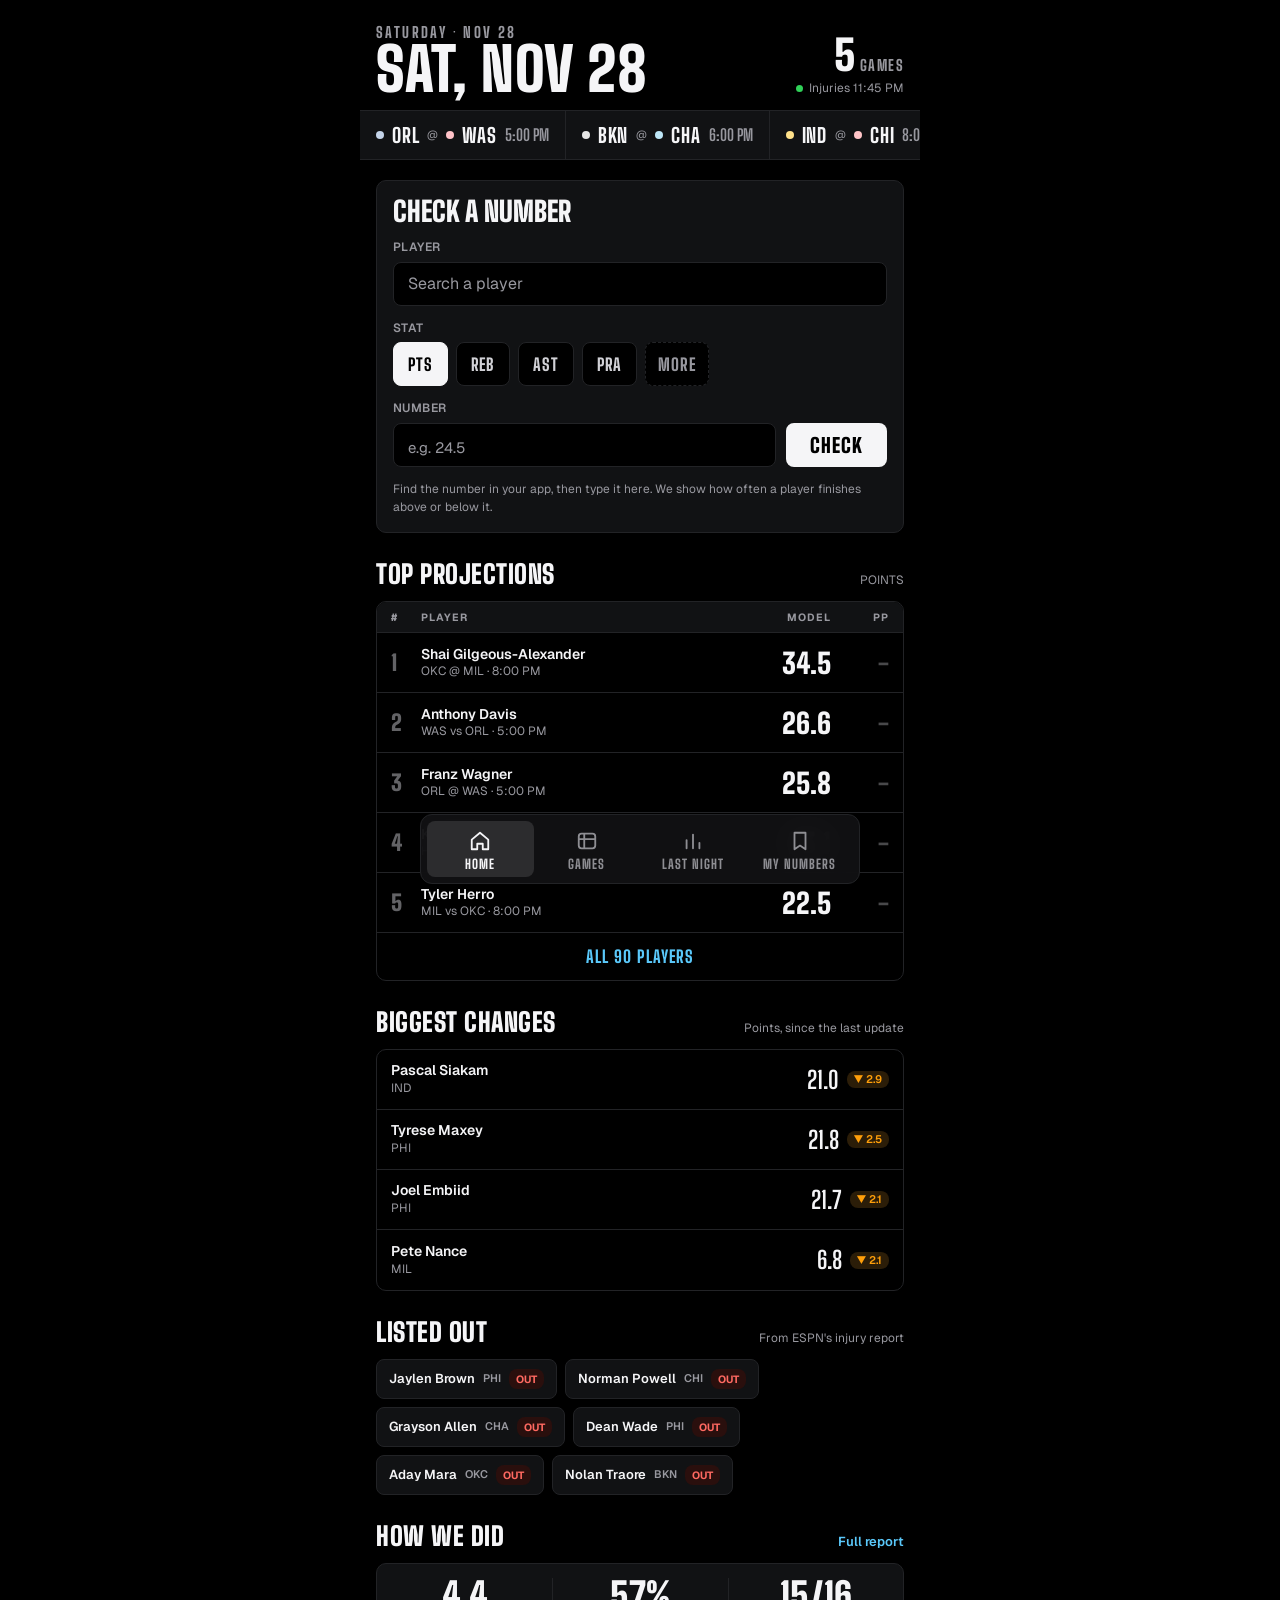
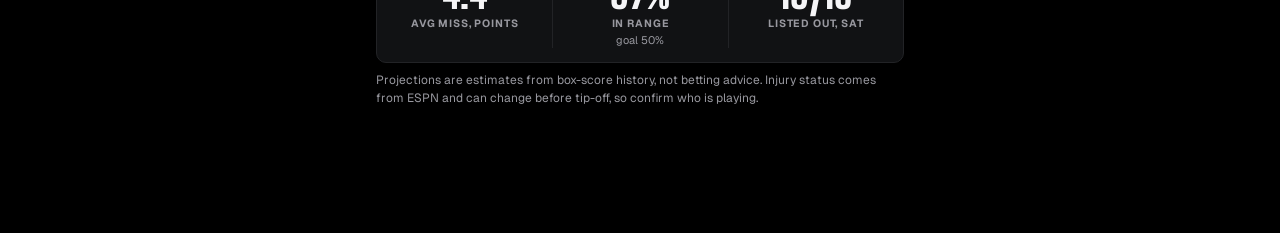
==== commit a1f19d1f: "Update 2026-11-28 01:50" ====
--- a/index.html
+++ b/index.html
@@ -23,7 +23,7 @@
 <link rel="preconnect" href="https://fonts.googleapis.com">
 <link rel="preconnect" href="https://fonts.gstatic.com" crossorigin>
 <link href="https://fonts.googleapis.com/css2?family=Big+Shoulders+Display:wght@700;800;900&family=Geist:wght@400;500;600;700&display=swap" rel="stylesheet">
-<link rel="stylesheet" href="style.css?v=20261121110111">
+<link rel="stylesheet" href="style.css?v=20261128015008">
 </head>
 <body>
 
@@ -105,6 +105,6 @@
 <main id="detailView" class="narrow" hidden></main>
 <main id="lastView" class="narrow" hidden></main>
 
-<script src="app.js?v=20261121110111"></script>
+<script src="app.js?v=20261128015008"></script>
 </body>
 </html>
